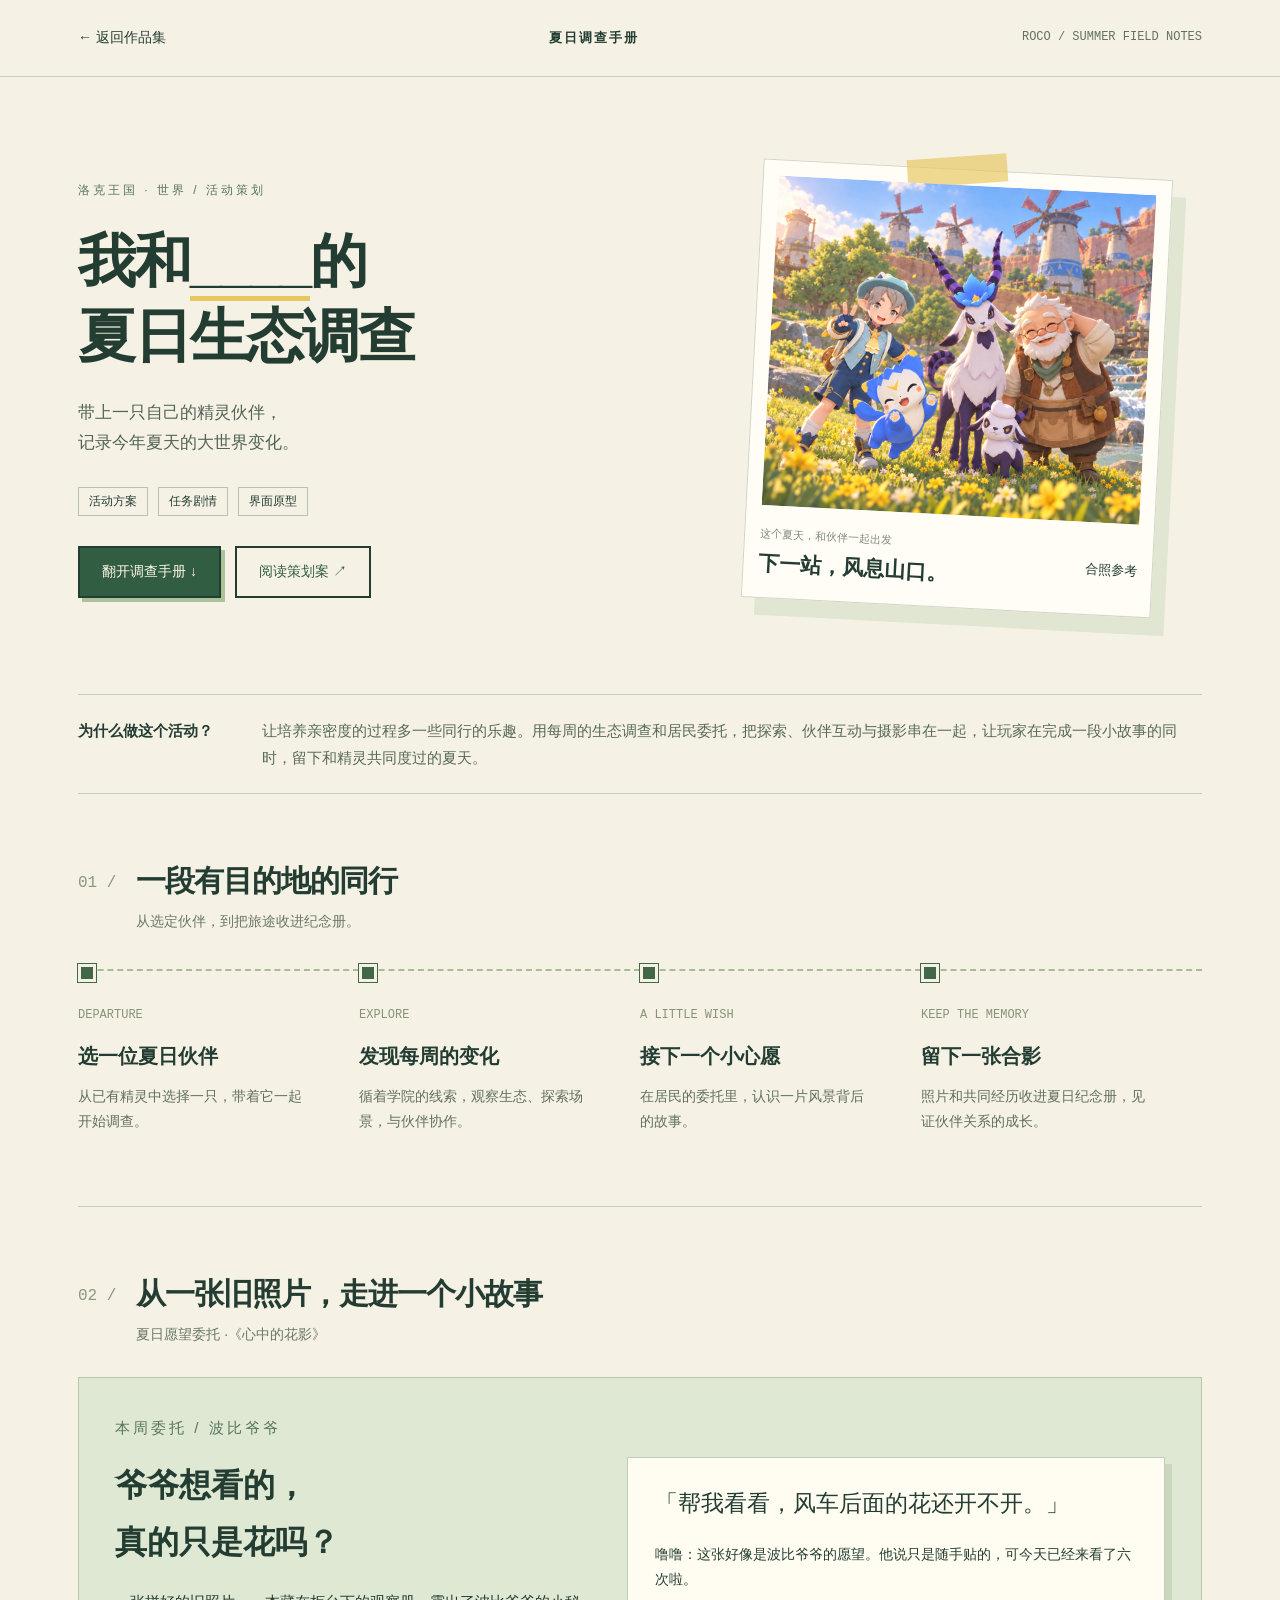
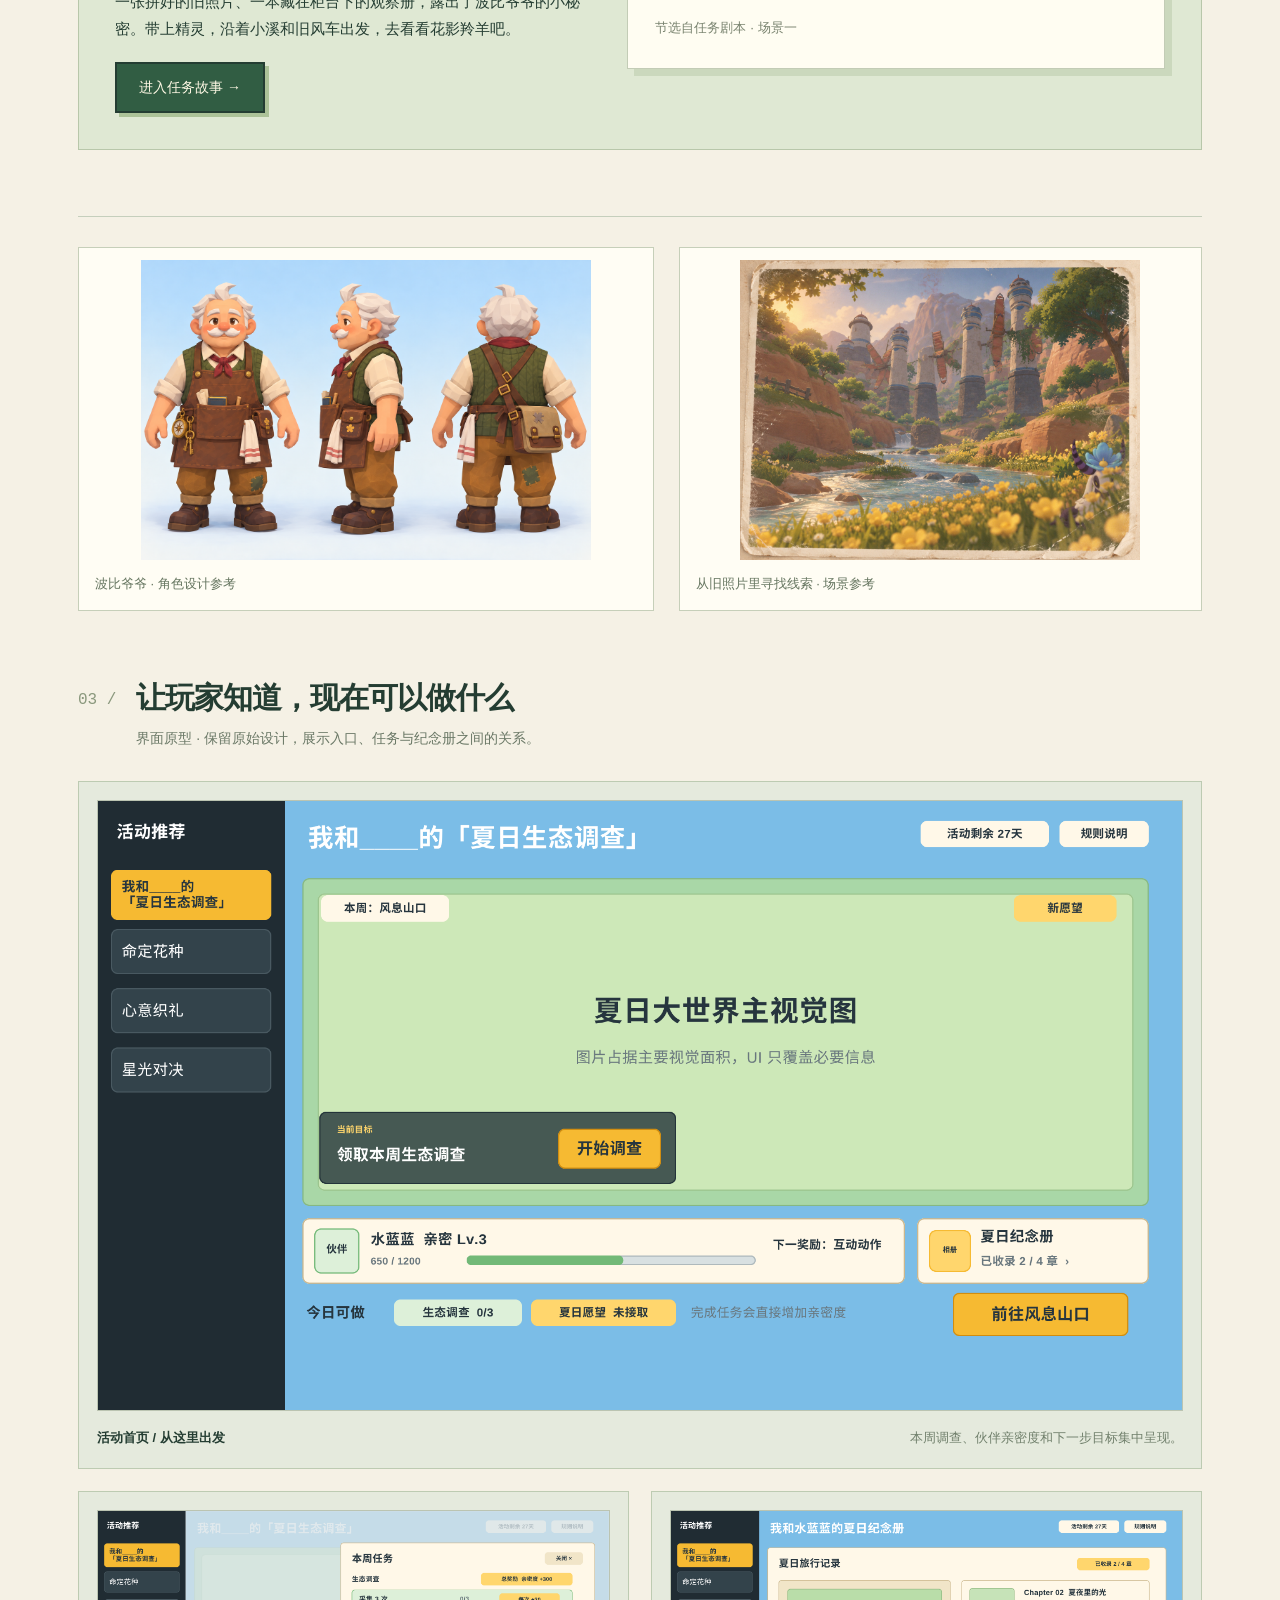
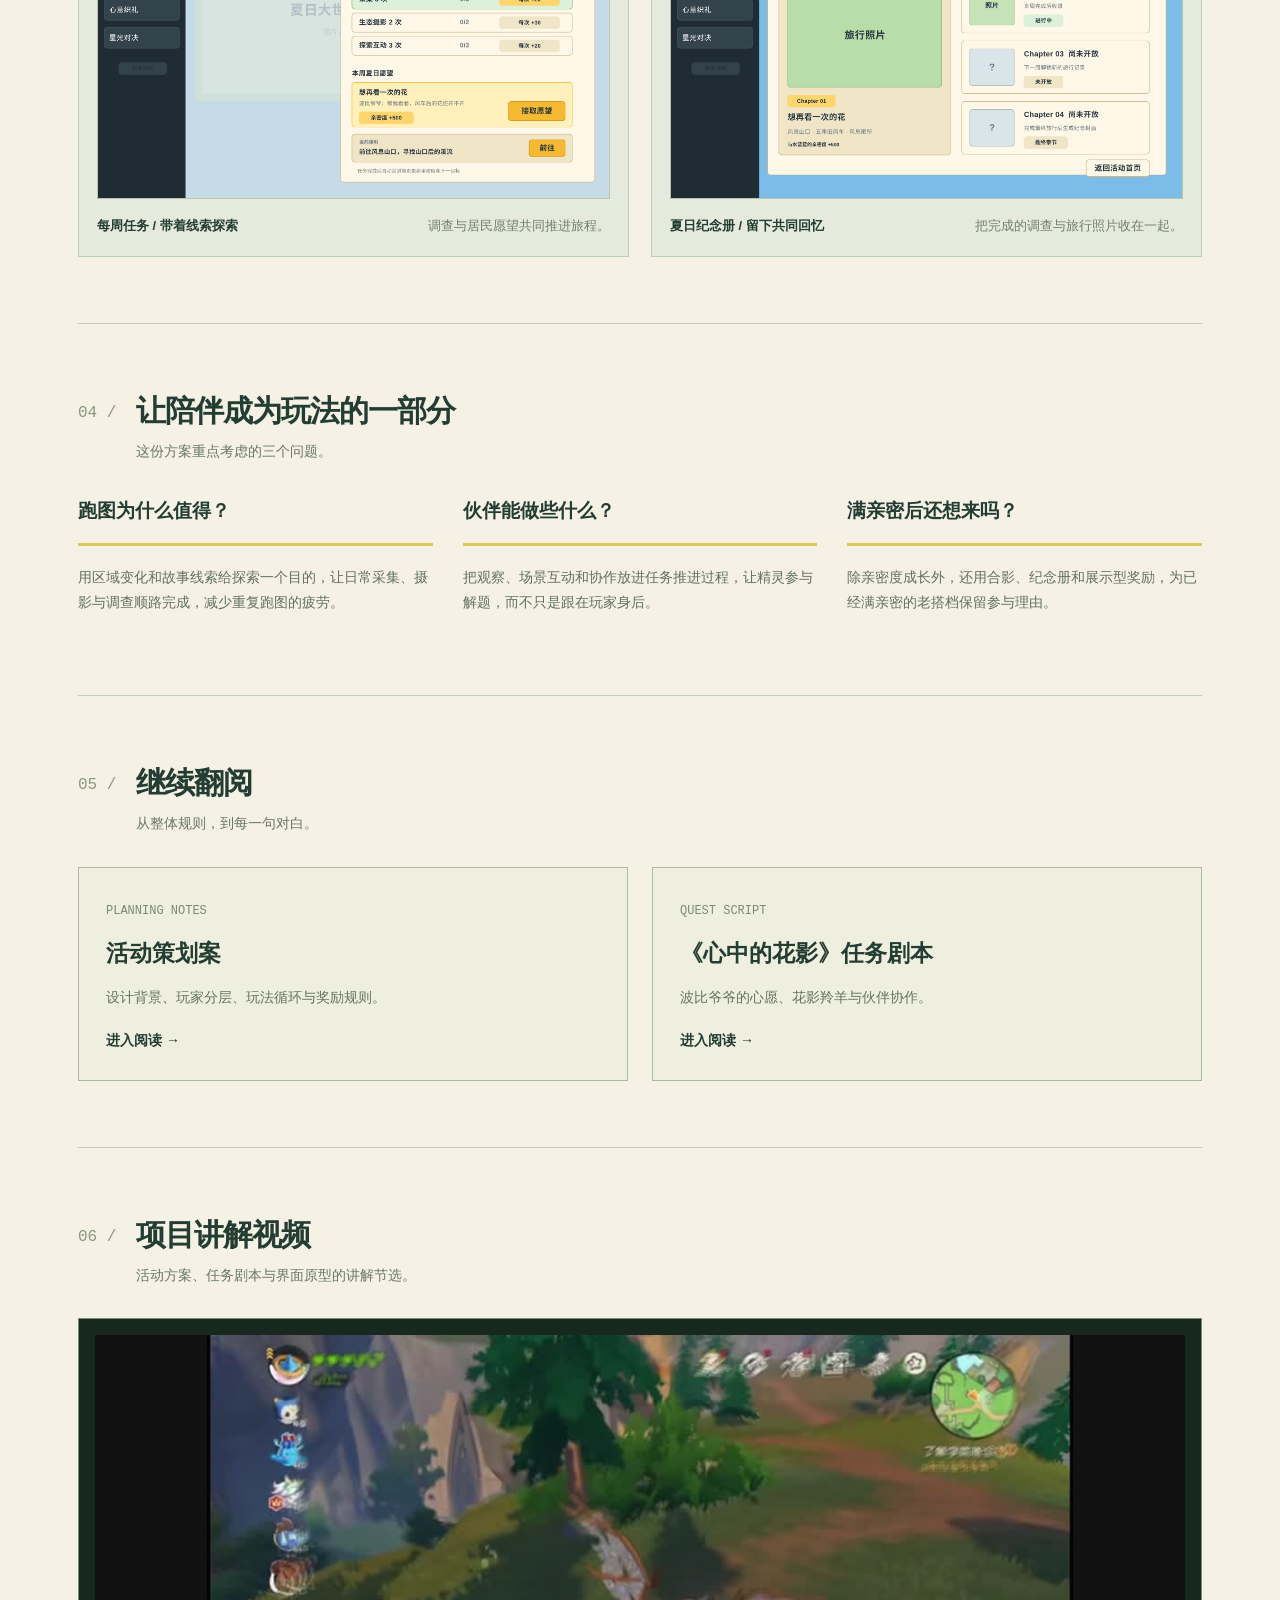
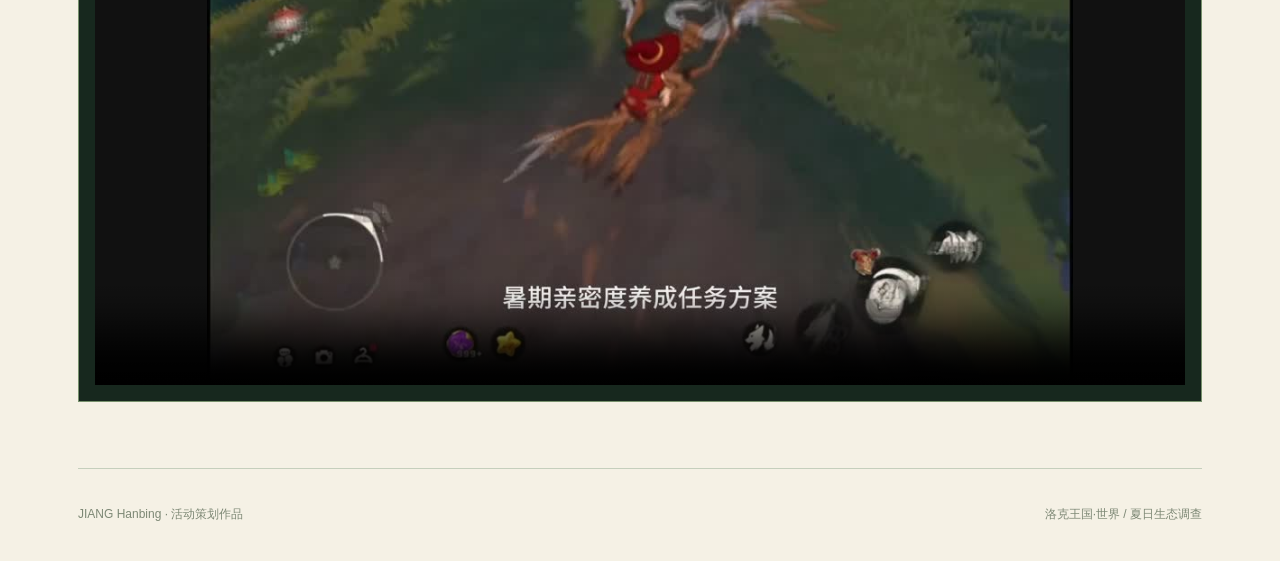
==== roco-preview/index.html @ c0d874e5 "Publish Roco case study and readable planning pages" ====
<!doctype html><html lang="zh-Hans"><head><meta charset="utf-8"><meta name="viewport" content="width=device-width,initial-scale=1"><title>洛克王国·世界 · 夏日生态调查｜蒋寒冰</title><link rel="stylesheet" href="roco.css"><link rel="stylesheet" href="editorial.css"></head><body><header><nav class="nav"><a href="../index.html">← 返回作品集</a><strong>夏日调查手册</strong><span class="edition">ROCO / SUMMER FIELD NOTES</span></nav></header>
<main class="wrap">
<section class="hero"><div><p class="eyebrow">洛克王国 · 世界 / 活动策划</p><h1>我和<span>____</span>的<br>夏日生态调查</h1><p class="lede">带上一只自己的精灵伙伴，<br>记录今年夏天的大世界变化。</p><div class="meta"><span>活动方案</span><span>任务剧情</span><span>界面原型</span></div><div class="actions"><a class="btn" href="#journey">翻开调查手册 ↓</a><a class="btn light" href="plan.html">阅读策划案 ↗</a></div></div><figure class="postcard"><img src="assets/summer-photo.png" alt="夏日旅途最终合照参考插画"><figcaption class="caption"><div><small>这个夏天，和伙伴一起出发</small><br><b>下一站，风息山口。</b></div><span>合照参考</span></figcaption></figure></section>
<div class="intro-band"><strong>为什么做这个活动？</strong><p>让培养亲密度的过程多一些同行的乐趣。用每周的生态调查和居民委托，把探索、伙伴互动与摄影串在一起，让玩家在完成一段小故事的同时，留下和精灵共同度过的夏天。</p></div>
<section class="section" id="journey"><div class="section-head"><span class="number">01 /</span><div><h2>一段有目的地的同行</h2><p>从选定伙伴，到把旅途收进纪念册。</p></div></div><div class="route">
<article class="stop"><small>DEPARTURE</small><h3>选一位夏日伙伴</h3><p>从已有精灵中选择一只，带着它一起开始调查。</p></article>
<article class="stop"><small>EXPLORE</small><h3>发现每周的变化</h3><p>循着学院的线索，观察生态、探索场景，与伙伴协作。</p></article>
<article class="stop"><small>A LITTLE WISH</small><h3>接下一个小心愿</h3><p>在居民的委托里，认识一片风景背后的故事。</p></article>
<article class="stop"><small>KEEP THE MEMORY</small><h3>留下一张合影</h3><p>照片和共同经历收进夏日纪念册，见证伙伴关系的成长。</p></article></div></section>
<section class="section"><div class="section-head"><span class="number">02 /</span><div><h2>从一张旧照片，走进一个小故事</h2><p>夏日愿望委托 ·《心中的花影》</p></div></div><div class="story"><div><p class="eyebrow">本周委托 / 波比爷爷</p><h3>爷爷想看的，<br>真的只是花吗？</h3><p>一张拼好的旧照片、一本藏在柜台下的观察册，露出了波比爷爷的小秘密。带上精灵，沿着小溪和旧风车出发，去看看花影羚羊吧。</p><a class="btn" href="script.html">进入任务故事 →</a></div><div class="quote"><blockquote>「帮我看看，风车后面的花还开不开。」</blockquote><p>噜噜：这张好像是波比爷爷的愿望。他说只是随手贴的，可今天已经来看了六次啦。</p><small>节选自任务剧本 · 场景一</small></div></div></section>
<div class="reference-gallery"><figure><img src="assets/bobi-reference.png" alt="波比爷爷角色三视图参考" loading="lazy"><figcaption>波比爷爷 · 角色设计参考</figcaption></figure><figure><img src="assets/old-photo.png" alt="旧照片中的小溪、风车和花坡" loading="lazy"><figcaption>从旧照片里寻找线索 · 场景参考</figcaption></figure></div><section class="section"><div class="section-head"><span class="number">03 /</span><div><h2>让玩家知道，现在可以做什么</h2><p>界面原型 · 保留原始设计，展示入口、任务与纪念册之间的关系。</p></div></div>
<figure class="figure"><img src="assets/overview.png" alt="夏日生态调查活动首页界面原型" loading="lazy"><figcaption><b>活动首页 / 从这里出发</b><span>本周调查、伙伴亲密度和下一步目标集中呈现。</span></figcaption></figure>
<div class="ui-grid"><figure class="figure"><img src="assets/tasks.png" alt="每周任务界面原型" loading="lazy"><figcaption><b>每周任务 / 带着线索探索</b><span>调查与居民愿望共同推进旅程。</span></figcaption></figure><figure class="figure"><img src="assets/album.png" alt="夏日纪念册界面原型" loading="lazy"><figcaption><b>夏日纪念册 / 留下共同回忆</b><span>把完成的调查与旅行照片收在一起。</span></figcaption></figure></div></section>
<section class="section"><div class="section-head"><span class="number">04 /</span><div><h2>让陪伴成为玩法的一部分</h2><p>这份方案重点考虑的三个问题。</p></div></div><div class="reason-grid"><article class="reason"><h3>跑图为什么值得？</h3><p>用区域变化和故事线索给探索一个目的，让日常采集、摄影与调查顺路完成，减少重复跑图的疲劳。</p></article><article class="reason"><h3>伙伴能做些什么？</h3><p>把观察、场景互动和协作放进任务推进过程，让精灵参与解题，而不只是跟在玩家身后。</p></article><article class="reason"><h3>满亲密后还想来吗？</h3><p>除亲密度成长外，还用合影、纪念册和展示型奖励，为已经满亲密的老搭档保留参与理由。</p></article></div></section>
<section class="section"><div class="section-head"><span class="number">05 /</span><div><h2>继续翻阅</h2><p>从整体规则，到每一句对白。</p></div></div><div class="reading"><a href="plan.html"><small>PLANNING NOTES</small><h3>活动策划案</h3><p>设计背景、玩家分层、玩法循环与奖励规则。</p><b>进入阅读 →</b></a><a href="script.html"><small>QUEST SCRIPT</small><h3>《心中的花影》任务剧本</h3><p>波比爷爷的心愿、花影羚羊与伙伴协作。</p><b>进入阅读 →</b></a></div></section>
<section class="section"><div class="section-head"><span class="number">06 /</span><div><h2>项目讲解视频</h2><p>活动方案、任务剧本与界面原型的讲解节选。</p></div></div><div class="video-frame"><video controls playsinline preload="metadata" poster="assets/video-poster.jpg" aria-label="洛克王国夏日生态调查项目讲解视频"><source src="assets/project-introduction.webm" type="video/webm"><source src="assets/project-introduction.mp4" type="video/mp4">你的浏览器不支持视频播放。</video></div></section>
<footer><span>JIANG Hanbing · 活动策划作品</span><span>洛克王国·世界 / 夏日生态调查</span></footer></main></body></html>
---- roco-preview/roco.css ----
*{box-sizing:border-box}html{scroll-behavior:smooth;scroll-padding-top:90px}body{margin:0;background:#f5f1e5;color:#243d32;font-family:"Microsoft YaHei",sans-serif;font-size:16px;line-height:1.8}a{color:inherit}button{font:inherit}img{max-width:100%;display:block}header{border-bottom:1px solid #c9d0bd;background:#f5f1e5;position:relative;z-index:3}.nav{max-width:1180px;margin:auto;min-height:76px;display:flex;align-items:center;justify-content:space-between;padding:15px 28px;gap:20px}.nav a{text-decoration:none;font-size:14px}.nav strong{letter-spacing:2px;font-size:13px}.edition,.number,.stop small,.reading small{font-family:monospace;color:#647361}.edition{font-size:12px}.wrap{max-width:1180px;margin:auto;padding:0 28px}.hero{padding:76px 0 70px;display:grid;grid-template-columns:1.15fr 1fr;align-items:center;gap:70px}.eyebrow{font-size:12px;letter-spacing:3px;color:#57755e;margin:0 0 25px}.hero h1{font-size:clamp(38px,4.5vw,62px);line-height:1.22;letter-spacing:-2px;font-weight:800;margin:0 0 26px}.hero h1 span{display:inline-block;border-bottom:5px solid #e7c85e}.lede{max-width:520px;font-size:17px;color:#526357;margin:0 0 28px}.meta{font-size:12px;display:flex;gap:10px;flex-wrap:wrap}.meta span{border:1px solid #b6c4ae;padding:3px 10px}.actions{display:flex;gap:14px;flex-wrap:wrap;margin-top:30px}.btn{display:inline-block;background:#315d43;color:#fff9e5;padding:11px 22px;text-decoration:none;border:2px solid #243d32;box-shadow:4px 4px 0 #acc298;font-size:14px}.btn.light{background:transparent;color:#315d43;box-shadow:none}.postcard{background:#fffdf5;border:1px solid #d2d6c7;padding:15px;transform:rotate(3deg);box-shadow:14px 17px 0 #e1e6d3;position:relative}.postcard:before{content:"";position:absolute;top:-13px;left:35%;width:100px;height:28px;background:#e6c65ca6;transform:rotate(-7deg)}.postcard img{width:100%;height:300px;object-fit:cover;object-position:35% 30%;clip-path:inset(0 0 0 0)}.postcard .caption{display:flex;justify-content:space-between;align-items:center;margin-top:16px;font-size:13px}.postcard b{font-size:21px}.caption small{color:#7c8976}.intro-band{border-top:1px solid #c5cfbc;border-bottom:1px solid #c5cfbc;padding:22px 0;display:grid;grid-template-columns:160px 1fr;gap:24px}.intro-band p{margin:0;color:#586a59;font-size:15px}.intro-band strong{font-size:15px}.section{padding:66px 0;border-bottom:1px solid #c5cfbc}.section-head{display:flex;align-items:start;gap:20px;margin-bottom:30px}.number{font-size:16px;padding-top:9px;color:#8a987d}.section h2{font-size:30px;line-height:1.4;margin:0 0 7px;letter-spacing:-1px}.section-head p{margin:0;color:#6a7866;font-size:14px}.route{display:grid;grid-template-columns:repeat(4,1fr);gap:0;margin:35px 0 5px}.stop{border-top:2px dashed #aabc95;position:relative;padding:28px 25px 0 0}.stop:before{content:"";position:absolute;top:-7px;left:0;width:12px;height:12px;background:#416847;border:3px solid #f5f1e5;outline:1px solid #416847}.stop small{color:#869477;font-size:12px}.stop h3{font-size:20px;margin:10px 0}.stop p{font-size:14px;color:#61705f;margin:0;max-width:225px}.story{background:#dfe8d3;padding:36px;display:grid;grid-template-columns:1fr 1.15fr;gap:45px;border:1px solid #b8c7aa}.story .eyebrow{margin-bottom:16px}.story h3{font-size:32px;margin:0 0 16px}.story p{font-size:15px;margin:0 0 20px}.quote{background:#fffdf2;border:1px solid #c3ccb6;padding:27px;align-self:center;box-shadow:7px 7px 0 #cbd8bd}.quote blockquote{font-size:23px;margin:0 0 20px;line-height:1.6}.quote p{font-size:14px}.quote small{color:#79836f}.figure{margin:0;background:#e5eadd;padding:18px;border:1px solid #bdcbb2}.figure img{width:100%;border:1px solid #bbc4b1}.figure figcaption{padding:15px 0 0;display:flex;justify-content:space-between;gap:20px;font-size:13px}.figure figcaption span{color:#71806c}.ui-grid{display:grid;grid-template-columns:1fr 1fr;gap:22px;margin-top:22px}.reason-grid{display:grid;grid-template-columns:repeat(3,1fr);gap:30px}.reason h3{font-size:19px;border-bottom:3px solid #dfc760;padding-bottom:15px;margin-top:0}.reason p{color:#62715f;font-size:14px}.reading{display:grid;grid-template-columns:1fr 1fr;gap:24px}.reading a{display:block;padding:27px;border:1px solid #aeba9f;text-decoration:none;background:#eeefdf}.reading a:hover{background:#e0e8d0}.reading small{font-size:12px;color:#7d8b71}.reading h3{font-size:23px;margin:10px 0}.reading p{font-size:14px;margin:0;color:#65755f}.reading b{display:block;margin-top:18px;font-size:14px}.video-frame{background:#17281e;padding:16px;border:1px solid #77916d}.video-frame video{display:block;width:100%;max-height:650px;background:#111}footer{padding:35px 0;color:#7d8875;font-size:12px;display:flex;justify-content:space-between;gap:20px}.reader{max-width:850px;margin:50px auto 70px;padding:0 25px}.reader h1{font-size:34px;line-height:1.5}.reader .note{color:#778270;font-size:14px;border-bottom:1px solid #c5cfbc;padding-bottom:20px}.reader section{margin:38px 0}.reader h2{font-size:23px;margin:30px 0 20px}.reader p{white-space:pre-wrap;font-size:16px;line-height:2;overflow-wrap:anywhere}.reader details{border-bottom:1px solid #c5cfbc;padding:20px 0}.reader summary{cursor:pointer;font-size:18px;font-weight:bold}.reader pre{white-space:pre-wrap;font-family:inherit;font-size:15px;line-height:2;overflow-wrap:anywhere}.reader .dialogue{padding:10px 18px;margin:12px 0;background:#ecefdc;border-left:3px solid #aec093}.reader .direction{color:#78836d;font-size:14px}a:focus-visible{outline:3px solid #b9922b;outline-offset:5px}@media(max-width:760px){.nav{padding:14px 20px}.nav strong{display:none}.wrap{padding:0 22px}.hero{grid-template-columns:1fr;gap:45px;padding:45px 0}.hero h1{font-size:41px}.postcard{max-width:430px;width:92%;margin:0 auto}.postcard img{height:250px}.intro-band{grid-template-columns:1fr;gap:8px}.route{grid-template-columns:1fr 1fr;row-gap:35px}.story{grid-template-columns:1fr;padding:24px;gap:20px}.section{padding:45px 0}.section h2{font-size:25px}.ui-grid,.reading,.reason-grid{grid-template-columns:1fr}.figure{padding:10px}.figure figcaption{display:block}.figure figcaption span{display:block}.reader h1{font-size:27px}.edition{font-size:11px}}
---- roco-preview/editorial.css ----
.reference-gallery{display:grid;grid-template-columns:1.1fr 1fr;gap:25px;margin:30px 0 0}.reference-gallery figure{margin:0;background:#fffdf4;padding:12px;border:1px solid #c6cfb9}.reference-gallery img{width:100%;height:300px;object-fit:contain}.reference-gallery figcaption{padding:12px 4px 2px;font-size:13px;color:#65755f}.postcard img{height:330px;object-fit:cover}.plan-layout{max-width:1180px;margin:50px auto;display:grid;grid-template-columns:200px minmax(0,1fr);gap:45px;padding:0 28px}.plan-toc{position:sticky;top:24px;align-self:start;border-left:2px solid #c4d0b8;padding-left:17px}.plan-toc a{display:block;text-decoration:none;font-size:13px;padding:7px 0;color:#5c735c}.plan-document h1{font-size:34px;line-height:1.4;margin:0 0 20px}.plan-document h2{font-size:26px;margin:0 0 20px;line-height:1.5}.plan-document h3{font-size:19px;margin:26px 0 12px}.plan-document section{padding:35px 0;border-bottom:1px solid #c5cfbc;scroll-margin-top:25px}.plan-document p,.plan-document li{font-size:16px;line-height:1.95}.plan-document ul,.plan-document ol{padding-left:23px}.plan-document li{margin:9px 0}.plan-document .note{padding:16px 20px;background:#e8eddb;border-left:3px solid #789867;color:#52674b}.table-scroll{overflow-x:auto;margin:22px 0;border:1px solid #c4ceb8}.plan-document table{width:100%;border-collapse:collapse;font-size:14px;min-width:520px}.plan-document th{text-align:left;background:#dce5ce;font-weight:700;padding:13px 15px}.plan-document td{padding:14px 15px;border-top:1px solid #cbd4bd;vertical-align:top;line-height:1.85}.plan-document tr:nth-child(even) td{background:#eef0e2}.plan-document figure{margin:24px 0}.plan-document figcaption{font-size:13px;color:#78866d;padding-top:10px}.plan-document .lead{font-size:18px;color:#5d7359}.plan-document .flow{padding:20px;background:#e6edd8;font-size:16px;line-height:2}.plan-document .eyebrow{font-size:12px}.plan-document .summary-list{display:grid;grid-template-columns:1fr 1fr;gap:15px}.summary-list div{padding:16px;background:#eeefdf}.summary-list dt{font-size:12px;color:#7b896e}.summary-list dd{margin:7px 0 0;font-size:15px}@media(max-width:760px){.reference-gallery{grid-template-columns:1fr}.reference-gallery img{height:auto}.plan-layout{display:block;padding:0 22px;margin-top:25px}.plan-toc{position:static;display:flex;gap:12px;overflow-x:auto;border-left:0;border-bottom:1px solid #c5cfbc;padding:0 0 15px;margin-bottom:30px}.plan-toc a{white-space:nowrap}.plan-document h1{font-size:29px}.plan-document h2{font-size:23px}.plan-document .summary-list{grid-template-columns:1fr}}
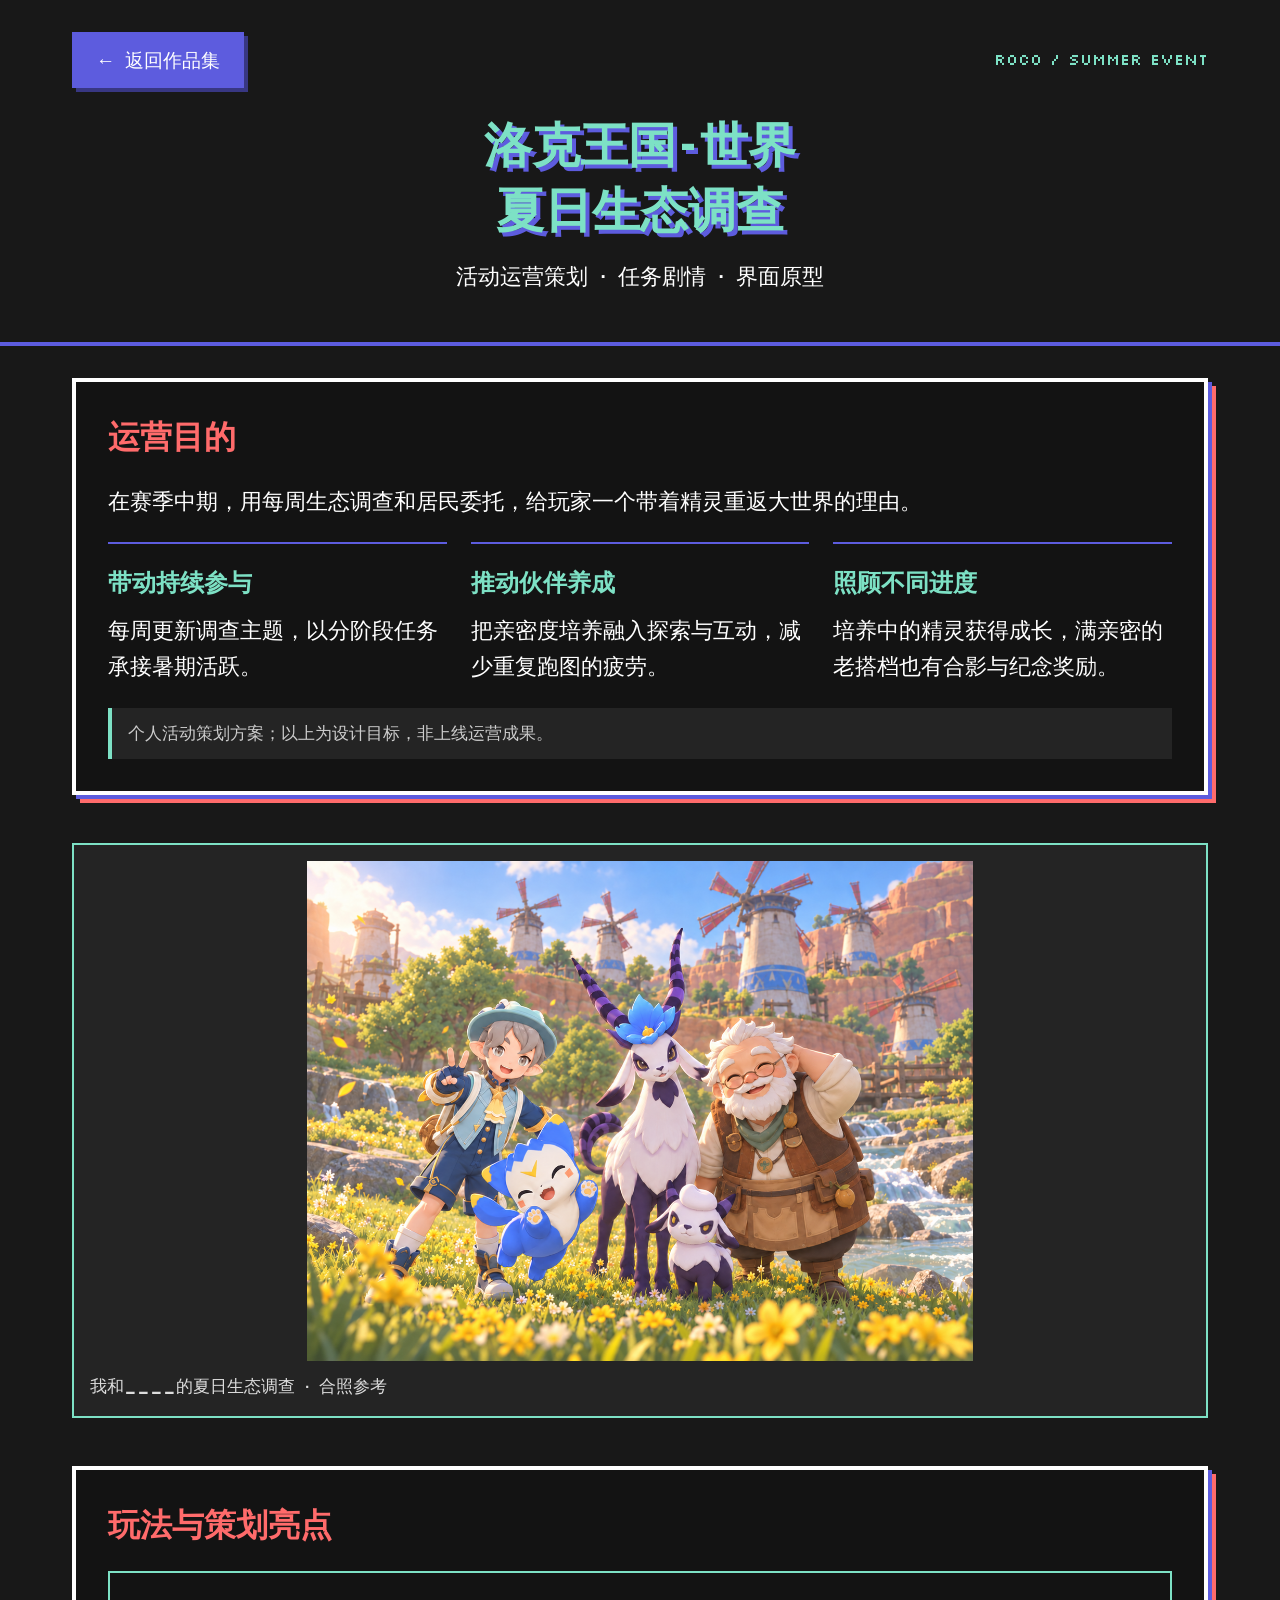
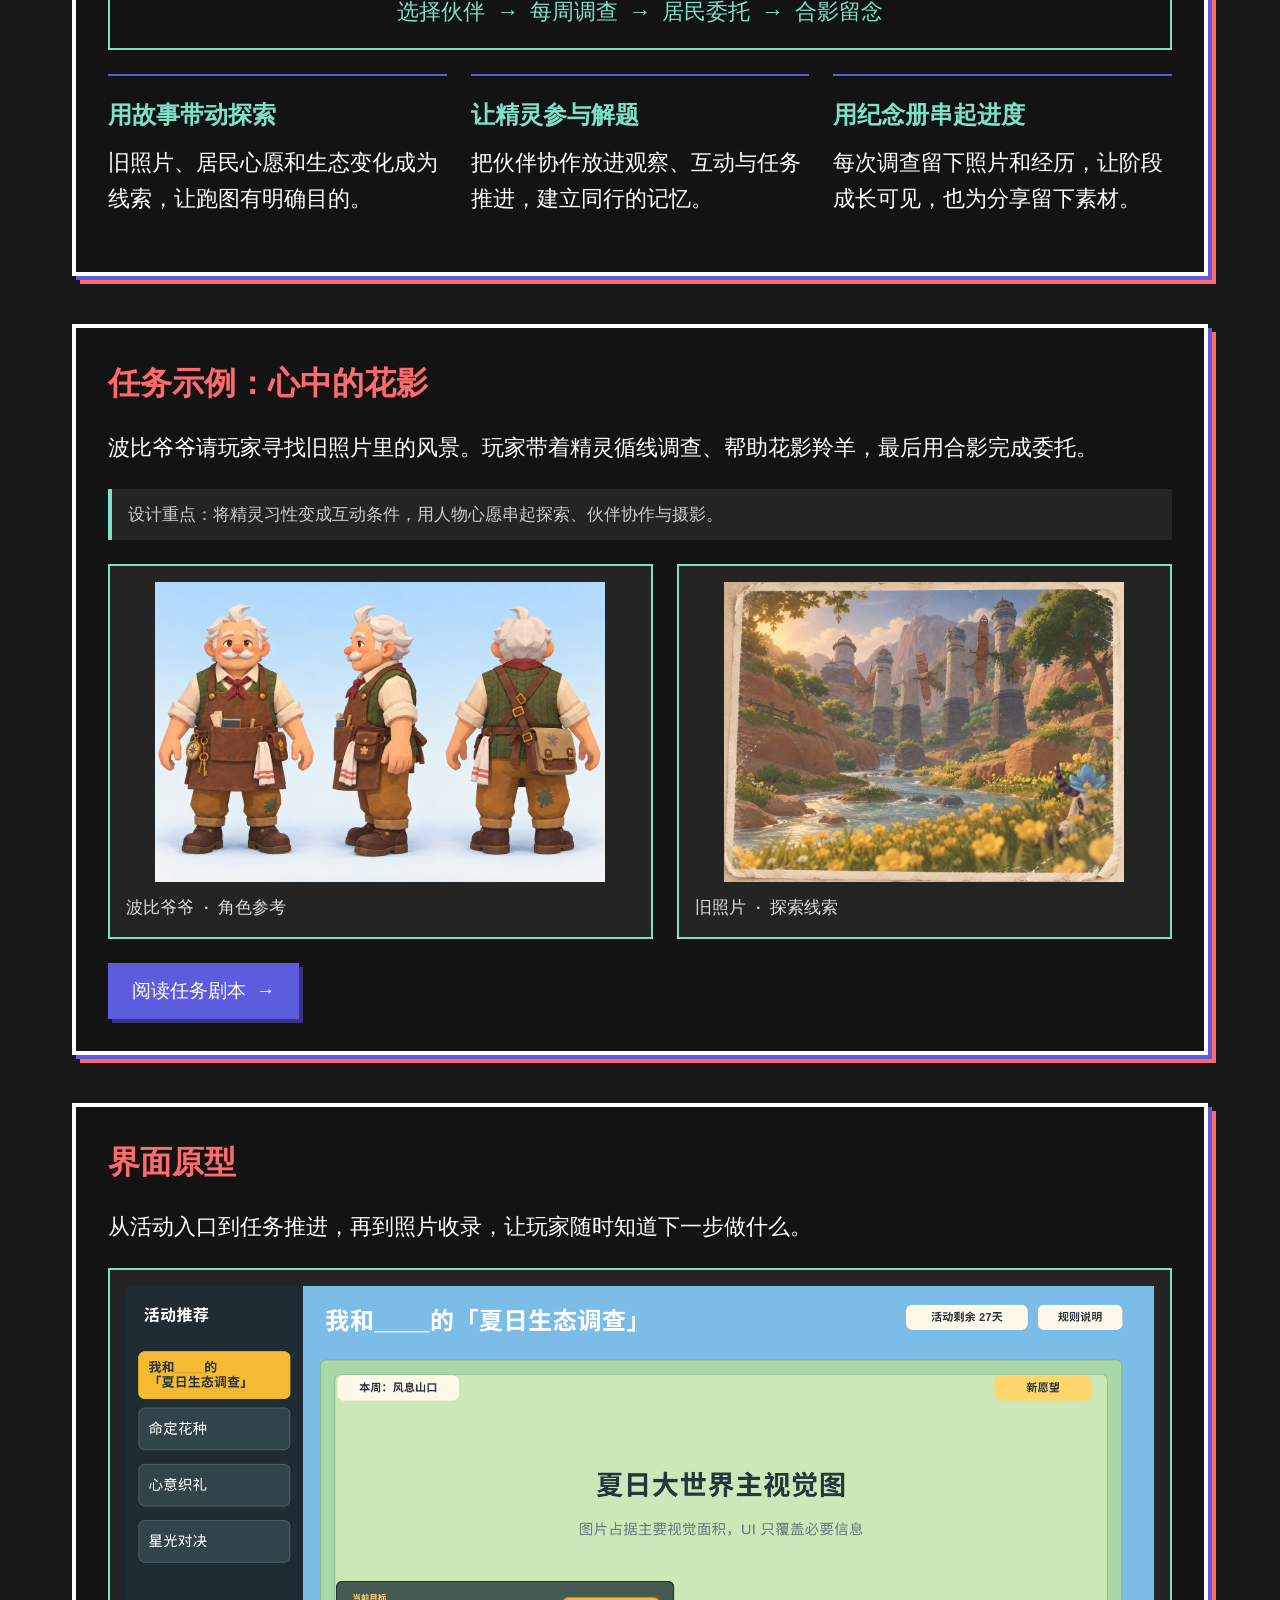
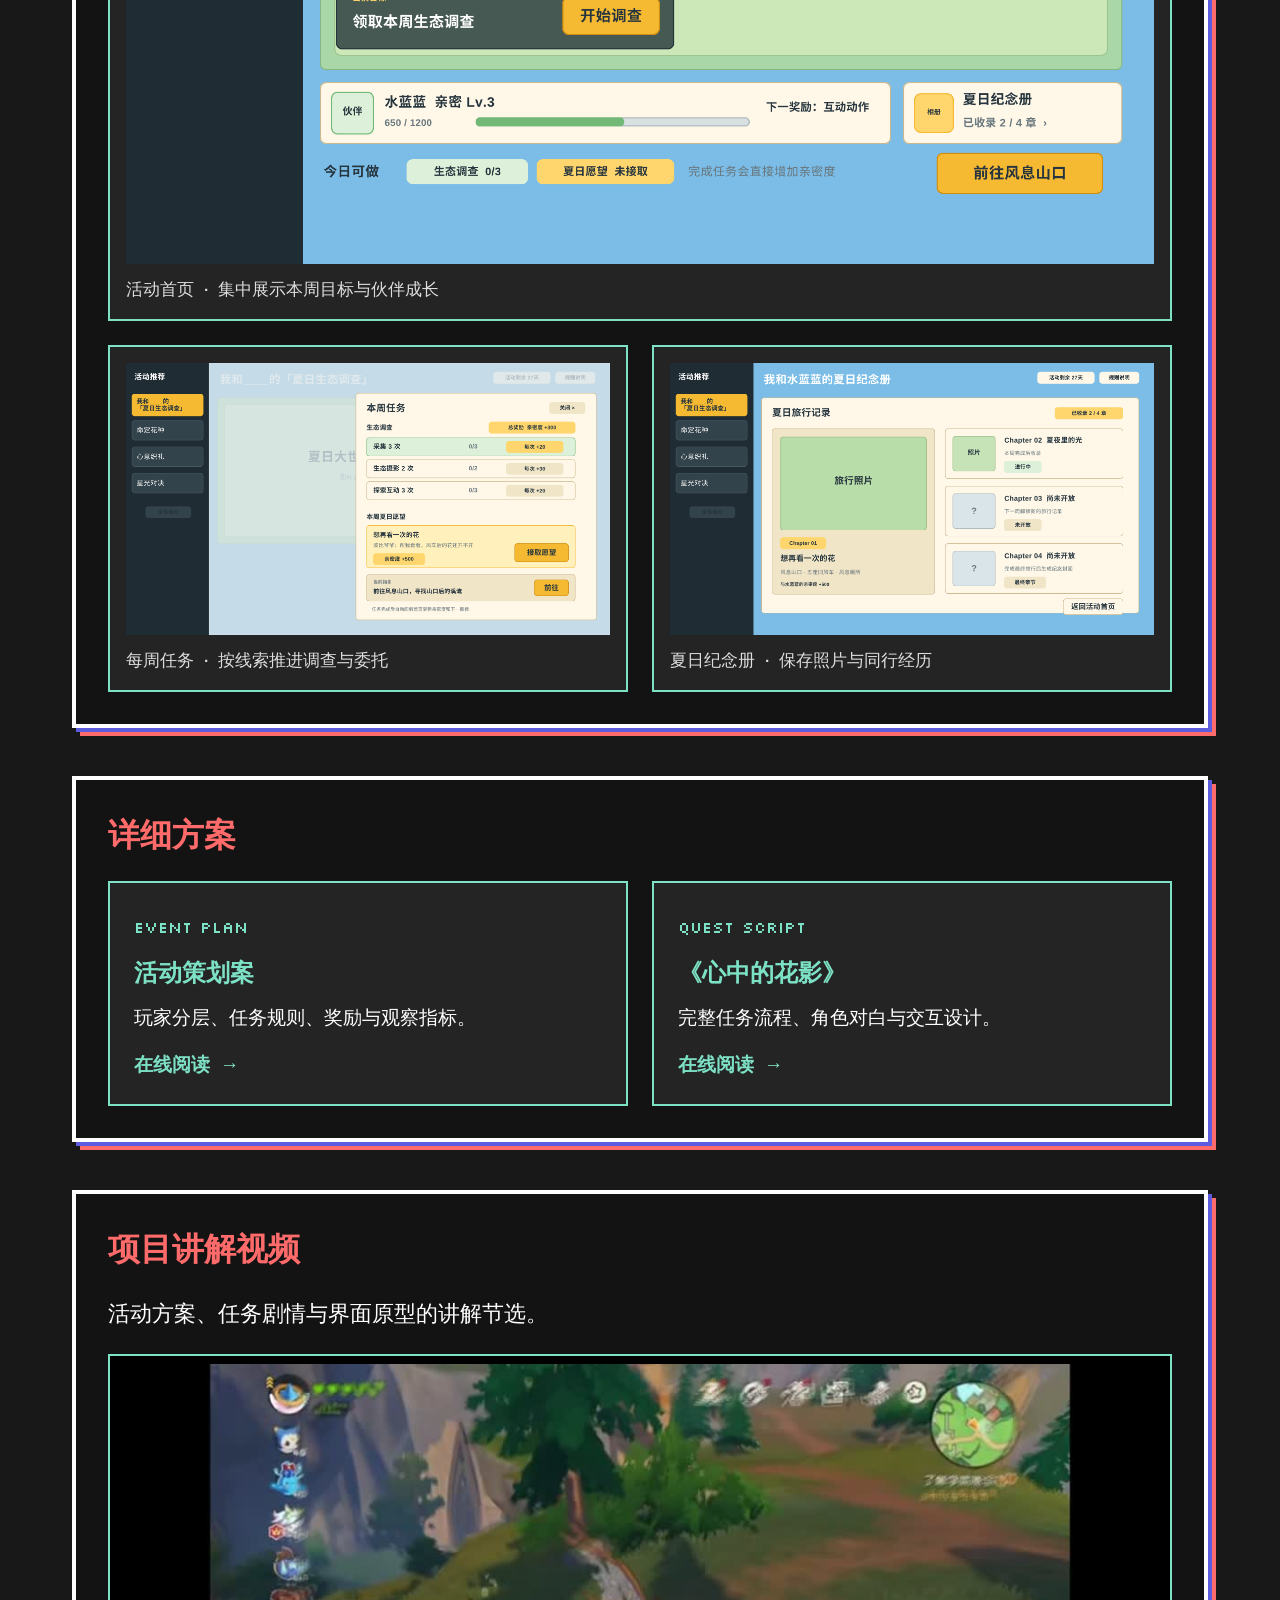
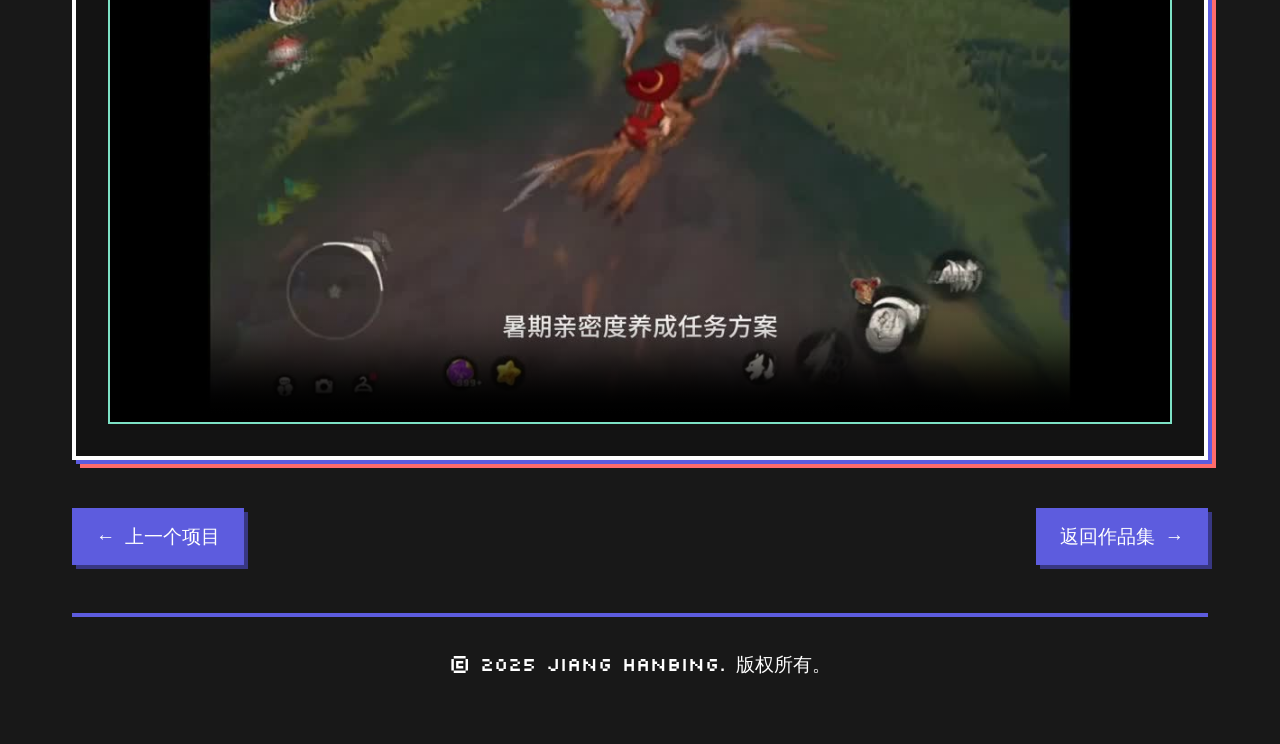
==== commit f82344eb: "Unify Roco pixel styling and focus overview on live-ops goals" ====
--- a/roco-preview/index.html
+++ b/roco-preview/index.html
@@ -1,17 +1,12 @@
-<!doctype html><html lang="zh-Hans"><head><meta charset="utf-8"><meta name="viewport" content="width=device-width,initial-scale=1"><title>洛克王国·世界 · 夏日生态调查｜蒋寒冰</title><link rel="stylesheet" href="roco.css"><link rel="stylesheet" href="editorial.css"></head><body><header><nav class="nav"><a href="../index.html">← 返回作品集</a><strong>夏日调查手册</strong><span class="edition">ROCO / SUMMER FIELD NOTES</span></nav></header>
-<main class="wrap">
-<section class="hero"><div><p class="eyebrow">洛克王国 · 世界 / 活动策划</p><h1>我和<span>____</span>的<br>夏日生态调查</h1><p class="lede">带上一只自己的精灵伙伴，<br>记录今年夏天的大世界变化。</p><div class="meta"><span>活动方案</span><span>任务剧情</span><span>界面原型</span></div><div class="actions"><a class="btn" href="#journey">翻开调查手册 ↓</a><a class="btn light" href="plan.html">阅读策划案 ↗</a></div></div><figure class="postcard"><img src="assets/summer-photo.png" alt="夏日旅途最终合照参考插画"><figcaption class="caption"><div><small>这个夏天，和伙伴一起出发</small><br><b>下一站，风息山口。</b></div><span>合照参考</span></figcaption></figure></section>
-<div class="intro-band"><strong>为什么做这个活动？</strong><p>让培养亲密度的过程多一些同行的乐趣。用每周的生态调查和居民委托，把探索、伙伴互动与摄影串在一起，让玩家在完成一段小故事的同时，留下和精灵共同度过的夏天。</p></div>
-<section class="section" id="journey"><div class="section-head"><span class="number">01 /</span><div><h2>一段有目的地的同行</h2><p>从选定伙伴，到把旅途收进纪念册。</p></div></div><div class="route">
-<article class="stop"><small>DEPARTURE</small><h3>选一位夏日伙伴</h3><p>从已有精灵中选择一只，带着它一起开始调查。</p></article>
-<article class="stop"><small>EXPLORE</small><h3>发现每周的变化</h3><p>循着学院的线索，观察生态、探索场景，与伙伴协作。</p></article>
-<article class="stop"><small>A LITTLE WISH</small><h3>接下一个小心愿</h3><p>在居民的委托里，认识一片风景背后的故事。</p></article>
-<article class="stop"><small>KEEP THE MEMORY</small><h3>留下一张合影</h3><p>照片和共同经历收进夏日纪念册，见证伙伴关系的成长。</p></article></div></section>
-<section class="section"><div class="section-head"><span class="number">02 /</span><div><h2>从一张旧照片，走进一个小故事</h2><p>夏日愿望委托 ·《心中的花影》</p></div></div><div class="story"><div><p class="eyebrow">本周委托 / 波比爷爷</p><h3>爷爷想看的，<br>真的只是花吗？</h3><p>一张拼好的旧照片、一本藏在柜台下的观察册，露出了波比爷爷的小秘密。带上精灵，沿着小溪和旧风车出发，去看看花影羚羊吧。</p><a class="btn" href="script.html">进入任务故事 →</a></div><div class="quote"><blockquote>「帮我看看，风车后面的花还开不开。」</blockquote><p>噜噜：这张好像是波比爷爷的愿望。他说只是随手贴的，可今天已经来看了六次啦。</p><small>节选自任务剧本 · 场景一</small></div></div></section>
-<div class="reference-gallery"><figure><img src="assets/bobi-reference.png" alt="波比爷爷角色三视图参考" loading="lazy"><figcaption>波比爷爷 · 角色设计参考</figcaption></figure><figure><img src="assets/old-photo.png" alt="旧照片中的小溪、风车和花坡" loading="lazy"><figcaption>从旧照片里寻找线索 · 场景参考</figcaption></figure></div><section class="section"><div class="section-head"><span class="number">03 /</span><div><h2>让玩家知道，现在可以做什么</h2><p>界面原型 · 保留原始设计，展示入口、任务与纪念册之间的关系。</p></div></div>
-<figure class="figure"><img src="assets/overview.png" alt="夏日生态调查活动首页界面原型" loading="lazy"><figcaption><b>活动首页 / 从这里出发</b><span>本周调查、伙伴亲密度和下一步目标集中呈现。</span></figcaption></figure>
-<div class="ui-grid"><figure class="figure"><img src="assets/tasks.png" alt="每周任务界面原型" loading="lazy"><figcaption><b>每周任务 / 带着线索探索</b><span>调查与居民愿望共同推进旅程。</span></figcaption></figure><figure class="figure"><img src="assets/album.png" alt="夏日纪念册界面原型" loading="lazy"><figcaption><b>夏日纪念册 / 留下共同回忆</b><span>把完成的调查与旅行照片收在一起。</span></figcaption></figure></div></section>
-<section class="section"><div class="section-head"><span class="number">04 /</span><div><h2>让陪伴成为玩法的一部分</h2><p>这份方案重点考虑的三个问题。</p></div></div><div class="reason-grid"><article class="reason"><h3>跑图为什么值得？</h3><p>用区域变化和故事线索给探索一个目的，让日常采集、摄影与调查顺路完成，减少重复跑图的疲劳。</p></article><article class="reason"><h3>伙伴能做些什么？</h3><p>把观察、场景互动和协作放进任务推进过程，让精灵参与解题，而不只是跟在玩家身后。</p></article><article class="reason"><h3>满亲密后还想来吗？</h3><p>除亲密度成长外，还用合影、纪念册和展示型奖励，为已经满亲密的老搭档保留参与理由。</p></article></div></section>
-<section class="section"><div class="section-head"><span class="number">05 /</span><div><h2>继续翻阅</h2><p>从整体规则，到每一句对白。</p></div></div><div class="reading"><a href="plan.html"><small>PLANNING NOTES</small><h3>活动策划案</h3><p>设计背景、玩家分层、玩法循环与奖励规则。</p><b>进入阅读 →</b></a><a href="script.html"><small>QUEST SCRIPT</small><h3>《心中的花影》任务剧本</h3><p>波比爷爷的心愿、花影羚羊与伙伴协作。</p><b>进入阅读 →</b></a></div></section>
-<section class="section"><div class="section-head"><span class="number">06 /</span><div><h2>项目讲解视频</h2><p>活动方案、任务剧本与界面原型的讲解节选。</p></div></div><div class="video-frame"><video controls playsinline preload="metadata" poster="assets/video-poster.jpg" aria-label="洛克王国夏日生态调查项目讲解视频"><source src="assets/project-introduction.webm" type="video/webm"><source src="assets/project-introduction.mp4" type="video/mp4">你的浏览器不支持视频播放。</video></div></section>
-<footer><span>JIANG Hanbing · 活动策划作品</span><span>洛克王国·世界 / 夏日生态调查</span></footer></main></body></html>+<!doctype html>
+<html lang="zh-Hans"><head><meta charset="utf-8"><meta name="viewport" content="width=device-width,initial-scale=1"><title>洛克王国·世界 · 夏日生态调查｜蒋寒冰</title><link rel="stylesheet" href="roco.css"><link rel="stylesheet" href="editorial.css"></head>
+<body><header><nav class="nav"><a class="btn" href="../index.html?lang=zh">← 返回作品集</a><span class="edition">ROCO / SUMMER EVENT</span></nav><h1 class="project-title">洛克王国·世界<br>夏日生态调查</h1><p class="subtitle">活动运营策划 · 任务剧情 · 界面原型</p></header>
+<main class="wrap">
+<section class="section"><h2>运营目的</h2><p class="lead">在赛季中期，用每周生态调查和居民委托，给玩家一个带着精灵重返大世界的理由。</p><div class="reason-grid"><article><h3>带动持续参与</h3><p>每周更新调查主题，以分阶段任务承接暑期活跃。</p></article><article><h3>推动伙伴养成</h3><p>把亲密度培养融入探索与互动，减少重复跑图的疲劳。</p></article><article><h3>照顾不同进度</h3><p>培养中的精灵获得成长，满亲密的老搭档也有合影与纪念奖励。</p></article></div><p class="note">个人活动策划方案；以上为设计目标，非上线运营成果。</p></section>
+<figure class="figure cover"><img src="assets/summer-photo.png" alt="夏日伙伴合照参考插画"><figcaption>我和____的夏日生态调查 · 合照参考</figcaption></figure>
+<section class="section" id="journey"><h2>玩法与策划亮点</h2><p class="flow">选择伙伴 → 每周调查 → 居民委托 → 合影留念</p><div class="reason-grid"><article><h3>用故事带动探索</h3><p>旧照片、居民心愿和生态变化成为线索，让跑图有明确目的。</p></article><article><h3>让精灵参与解题</h3><p>把伙伴协作放进观察、互动与任务推进，建立同行的记忆。</p></article><article><h3>用纪念册串起进度</h3><p>每次调查留下照片和经历，让阶段成长可见，也为分享留下素材。</p></article></div></section>
+<section class="section"><h2>任务示例：心中的花影</h2><p>波比爷爷请玩家寻找旧照片里的风景。玩家带着精灵循线调查、帮助花影羚羊，最后用合影完成委托。</p><p class="note">设计重点：将精灵习性变成互动条件，用人物心愿串起探索、伙伴协作与摄影。</p><div class="reference-gallery"><figure><img src="assets/bobi-reference.png" alt="波比爷爷角色三视图参考" loading="lazy"><figcaption>波比爷爷 · 角色参考</figcaption></figure><figure><img src="assets/old-photo.png" alt="旧照片中的小溪、风车和花坡" loading="lazy"><figcaption>旧照片 · 探索线索</figcaption></figure></div><a class="btn" href="script.html">阅读任务剧本 →</a></section>
+<section class="section"><h2>界面原型</h2><p>从活动入口到任务推进，再到照片收录，让玩家随时知道下一步做什么。</p><figure class="figure"><img src="assets/overview.png" alt="夏日生态调查活动首页界面原型" loading="lazy"><figcaption>活动首页 · 集中展示本周目标与伙伴成长</figcaption></figure><div class="ui-grid"><figure class="figure"><img src="assets/tasks.png" alt="每周任务界面原型" loading="lazy"><figcaption>每周任务 · 按线索推进调查与委托</figcaption></figure><figure class="figure"><img src="assets/album.png" alt="夏日纪念册界面原型" loading="lazy"><figcaption>夏日纪念册 · 保存照片与同行经历</figcaption></figure></div></section>
+<section class="section"><h2>详细方案</h2><div class="reading"><a href="plan.html"><small>EVENT PLAN</small><h3>活动策划案</h3><p>玩家分层、任务规则、奖励与观察指标。</p><b>在线阅读 →</b></a><a href="script.html"><small>QUEST SCRIPT</small><h3>《心中的花影》</h3><p>完整任务流程、角色对白与交互设计。</p><b>在线阅读 →</b></a></div></section>
+<section class="section"><h2>项目讲解视频</h2><p>活动方案、任务剧情与界面原型的讲解节选。</p><div class="video-frame"><video controls playsinline preload="metadata" poster="assets/video-poster.jpg" aria-label="洛克王国夏日生态调查项目讲解视频"><source src="assets/project-introduction.webm" type="video/webm"><source src="assets/project-introduction.mp4" type="video/mp4">你的浏览器不支持视频播放。</video></div></section>
+<div class="actions"><a class="btn" href="../project2.html?lang=zh">← 上一个项目</a><a class="btn" href="../index.html?lang=zh">返回作品集 →</a></div><footer>© 2025 JIANG Hanbing. 版权所有。</footer></main></body></html>
--- a/roco-preview/roco.css
+++ b/roco-preview/roco.css
@@ -1,2 +1,5 @@
-
-*{box-sizing:border-box}html{scroll-behavior:smooth;scroll-padding-top:90px}body{margin:0;background:#f5f1e5;color:#243d32;font-family:"Microsoft YaHei",sans-serif;font-size:16px;line-height:1.8}a{color:inherit}button{font:inherit}img{max-width:100%;display:block}header{border-bottom:1px solid #c9d0bd;background:#f5f1e5;position:relative;z-index:3}.nav{max-width:1180px;margin:auto;min-height:76px;display:flex;align-items:center;justify-content:space-between;padding:15px 28px;gap:20px}.nav a{text-decoration:none;font-size:14px}.nav strong{letter-spacing:2px;font-size:13px}.edition,.number,.stop small,.reading small{font-family:monospace;color:#647361}.edition{font-size:12px}.wrap{max-width:1180px;margin:auto;padding:0 28px}.hero{padding:76px 0 70px;display:grid;grid-template-columns:1.15fr 1fr;align-items:center;gap:70px}.eyebrow{font-size:12px;letter-spacing:3px;color:#57755e;margin:0 0 25px}.hero h1{font-size:clamp(38px,4.5vw,62px);line-height:1.22;letter-spacing:-2px;font-weight:800;margin:0 0 26px}.hero h1 span{display:inline-block;border-bottom:5px solid #e7c85e}.lede{max-width:520px;font-size:17px;color:#526357;margin:0 0 28px}.meta{font-size:12px;display:flex;gap:10px;flex-wrap:wrap}.meta span{border:1px solid #b6c4ae;padding:3px 10px}.actions{display:flex;gap:14px;flex-wrap:wrap;margin-top:30px}.btn{display:inline-block;background:#315d43;color:#fff9e5;padding:11px 22px;text-decoration:none;border:2px solid #243d32;box-shadow:4px 4px 0 #acc298;font-size:14px}.btn.light{background:transparent;color:#315d43;box-shadow:none}.postcard{background:#fffdf5;border:1px solid #d2d6c7;padding:15px;transform:rotate(3deg);box-shadow:14px 17px 0 #e1e6d3;position:relative}.postcard:before{content:"";position:absolute;top:-13px;left:35%;width:100px;height:28px;background:#e6c65ca6;transform:rotate(-7deg)}.postcard img{width:100%;height:300px;object-fit:cover;object-position:35% 30%;clip-path:inset(0 0 0 0)}.postcard .caption{display:flex;justify-content:space-between;align-items:center;margin-top:16px;font-size:13px}.postcard b{font-size:21px}.caption small{color:#7c8976}.intro-band{border-top:1px solid #c5cfbc;border-bottom:1px solid #c5cfbc;padding:22px 0;display:grid;grid-template-columns:160px 1fr;gap:24px}.intro-band p{margin:0;color:#586a59;font-size:15px}.intro-band strong{font-size:15px}.section{padding:66px 0;border-bottom:1px solid #c5cfbc}.section-head{display:flex;align-items:start;gap:20px;margin-bottom:30px}.number{font-size:16px;padding-top:9px;color:#8a987d}.section h2{font-size:30px;line-height:1.4;margin:0 0 7px;letter-spacing:-1px}.section-head p{margin:0;color:#6a7866;font-size:14px}.route{display:grid;grid-template-columns:repeat(4,1fr);gap:0;margin:35px 0 5px}.stop{border-top:2px dashed #aabc95;position:relative;padding:28px 25px 0 0}.stop:before{content:"";position:absolute;top:-7px;left:0;width:12px;height:12px;background:#416847;border:3px solid #f5f1e5;outline:1px solid #416847}.stop small{color:#869477;font-size:12px}.stop h3{font-size:20px;margin:10px 0}.stop p{font-size:14px;color:#61705f;margin:0;max-width:225px}.story{background:#dfe8d3;padding:36px;display:grid;grid-template-columns:1fr 1.15fr;gap:45px;border:1px solid #b8c7aa}.story .eyebrow{margin-bottom:16px}.story h3{font-size:32px;margin:0 0 16px}.story p{font-size:15px;margin:0 0 20px}.quote{background:#fffdf2;border:1px solid #c3ccb6;padding:27px;align-self:center;box-shadow:7px 7px 0 #cbd8bd}.quote blockquote{font-size:23px;margin:0 0 20px;line-height:1.6}.quote p{font-size:14px}.quote small{color:#79836f}.figure{margin:0;background:#e5eadd;padding:18px;border:1px solid #bdcbb2}.figure img{width:100%;border:1px solid #bbc4b1}.figure figcaption{padding:15px 0 0;display:flex;justify-content:space-between;gap:20px;font-size:13px}.figure figcaption span{color:#71806c}.ui-grid{display:grid;grid-template-columns:1fr 1fr;gap:22px;margin-top:22px}.reason-grid{display:grid;grid-template-columns:repeat(3,1fr);gap:30px}.reason h3{font-size:19px;border-bottom:3px solid #dfc760;padding-bottom:15px;margin-top:0}.reason p{color:#62715f;font-size:14px}.reading{display:grid;grid-template-columns:1fr 1fr;gap:24px}.reading a{display:block;padding:27px;border:1px solid #aeba9f;text-decoration:none;background:#eeefdf}.reading a:hover{background:#e0e8d0}.reading small{font-size:12px;color:#7d8b71}.reading h3{font-size:23px;margin:10px 0}.reading p{font-size:14px;margin:0;color:#65755f}.reading b{display:block;margin-top:18px;font-size:14px}.video-frame{background:#17281e;padding:16px;border:1px solid #77916d}.video-frame video{display:block;width:100%;max-height:650px;background:#111}footer{padding:35px 0;color:#7d8875;font-size:12px;display:flex;justify-content:space-between;gap:20px}.reader{max-width:850px;margin:50px auto 70px;padding:0 25px}.reader h1{font-size:34px;line-height:1.5}.reader .note{color:#778270;font-size:14px;border-bottom:1px solid #c5cfbc;padding-bottom:20px}.reader section{margin:38px 0}.reader h2{font-size:23px;margin:30px 0 20px}.reader p{white-space:pre-wrap;font-size:16px;line-height:2;overflow-wrap:anywhere}.reader details{border-bottom:1px solid #c5cfbc;padding:20px 0}.reader summary{cursor:pointer;font-size:18px;font-weight:bold}.reader pre{white-space:pre-wrap;font-family:inherit;font-size:15px;line-height:2;overflow-wrap:anywhere}.reader .dialogue{padding:10px 18px;margin:12px 0;background:#ecefdc;border-left:3px solid #aec093}.reader .direction{color:#78836d;font-size:14px}a:focus-visible{outline:3px solid #b9922b;outline-offset:5px}@media(max-width:760px){.nav{padding:14px 20px}.nav strong{display:none}.wrap{padding:0 22px}.hero{grid-template-columns:1fr;gap:45px;padding:45px 0}.hero h1{font-size:41px}.postcard{max-width:430px;width:92%;margin:0 auto}.postcard img{height:250px}.intro-band{grid-template-columns:1fr;gap:8px}.route{grid-template-columns:1fr 1fr;row-gap:35px}.story{grid-template-columns:1fr;padding:24px;gap:20px}.section{padding:45px 0}.section h2{font-size:25px}.ui-grid,.reading,.reason-grid{grid-template-columns:1fr}.figure{padding:10px}.figure figcaption{display:block}.figure figcaption span{display:block}.reader h1{font-size:27px}.edition{font-size:11px}}
+@import url('https://fonts.googleapis.com/css2?family=VT323&family=Silkscreen&display=swap');
+:root{--primary:#5d5cde;--secondary:#ff6b6b;--accent:#7de1c5;--background:#181818;--text:#fff;--pixel-size:4px}
+*{box-sizing:border-box}html{scroll-behavior:smooth;scroll-padding-top:24px}body{margin:0;background:var(--background);color:var(--text);font-family:'Silkscreen','VT323','Microsoft YaHei','SimHei','PingFang SC',sans-serif;font-size:1.4rem;line-height:1.6}a{color:inherit}img{display:block;max-width:100%;height:auto}button{font:inherit}header{text-align:center;border-bottom:4px solid var(--primary);padding:2rem}.nav{max-width:1136px;margin:0 auto 1.5rem;display:flex;justify-content:space-between;align-items:center;gap:1rem}.nav a{text-decoration:none}.nav strong{font-size:1.2rem}.edition,.eyebrow,small{font-family:'Silkscreen','VT323','Microsoft YaHei',sans-serif;font-size:1rem;color:var(--accent)}.project-title{font-size:3rem;line-height:1.35;margin:1rem 0;color:var(--accent);text-shadow:4px 4px 0 var(--primary)}.subtitle{font-size:1.4rem;margin:1rem 0}.wrap{max-width:1200px;margin:auto;padding:2rem}.section{background:rgba(0,0,0,.2);padding:2rem;border:4px solid var(--text);margin:0 0 3rem;box-shadow:4px 4px 0 var(--primary),8px 8px 0 var(--secondary)}h2{font-size:2rem;line-height:1.4;color:var(--secondary);margin:0 0 1.5rem}h3{font-size:1.5rem;line-height:1.5;color:var(--accent);margin:0 0 .75rem}p{margin:0 0 1.5rem;font-size:1.4rem}.lead{font-size:1.4rem}.reason-grid{display:grid;grid-template-columns:repeat(3,minmax(0,1fr));gap:1.5rem;margin:1.5rem 0}.reason-grid article{border-top:2px solid var(--primary);padding-top:1.25rem}.reason-grid p{margin:0}.note{font-size:1.05rem;color:#ccc;border-left:4px solid var(--accent);padding:.75rem 1rem;margin:1.5rem 0 0;background:#242424}.flow{padding:1.25rem;border:2px solid var(--accent);text-align:center;color:var(--accent)}.btn{display:inline-block;padding:.8rem 1.5rem;background:var(--primary);color:#fff;text-decoration:none;font-size:1.2rem;border:0;box-shadow:4px 4px 0 #383783;transition:transform .1s}.btn:hover{transform:translateY(2px)}.actions{display:flex;justify-content:space-between;gap:1.5rem;flex-wrap:wrap}.figure{margin:0;border:2px solid var(--accent);padding:1rem;background:#242424}.figure img{width:100%;object-fit:contain}.cover{margin-bottom:3rem}.cover img{max-height:500px}.figure figcaption,figcaption{font-size:1.05rem;color:#ddd;padding:.75rem 0 0}.ui-grid,.reading{display:grid;grid-template-columns:repeat(2,minmax(0,1fr));gap:1.5rem;margin-top:1.5rem}.reading a{display:block;border:2px solid var(--accent);padding:1.5rem;text-decoration:none;background:#242424}.reading a:hover{border-color:var(--secondary)}.reading h3{margin:.75rem 0}.reading p{font-size:1.2rem;margin:0}.reading b{display:block;margin-top:1rem;font-size:1.2rem;color:var(--accent)}.video-frame{border:2px solid var(--accent);background:#000;padding:.5rem}.video-frame video{display:block;width:100%;max-height:650px;background:#000}footer{text-align:center;margin-top:3rem;padding:2rem 0;border-top:4px solid var(--primary);font-size:1.2rem}a:focus-visible{outline:3px solid var(--accent);outline-offset:5px}.reader{max-width:1000px;margin:2rem auto;padding:0 2rem}.reader h1{font-size:3rem;color:var(--accent);text-shadow:4px 4px 0 var(--primary);line-height:1.4}.reader h2{margin:2.5rem 0 1rem}.reader p{white-space:pre-wrap;overflow-wrap:anywhere}.reader .dialogue{padding:1rem;margin:1rem 0;background:#242424;border-left:4px solid var(--accent)}.reader .direction{color:var(--accent);font-size:1.2rem}.reader figure{margin:2rem 0;padding:1rem;border:2px solid var(--accent);background:#242424}.reader figure img{width:100%}
+@media(max-width:768px){header{padding:2rem 1.25rem}.nav{flex-wrap:wrap;justify-content:center}.nav strong{display:none}.edition{font-size:.85rem}.project-title,.reader h1{font-size:2.2rem}.subtitle{font-size:1.2rem}.wrap,.reader{padding:1.5rem}.section{padding:1.25rem;margin-bottom:2rem}h2{font-size:1.7rem}h3{font-size:1.35rem}p,.lead{font-size:1.2rem}.reason-grid,.ui-grid,.reading{grid-template-columns:1fr}.flow{font-size:1.1rem}.btn{font-size:1.05rem}.actions{justify-content:center}.cover{margin-bottom:2rem}.reader{margin-top:0}.reader p{font-size:1.2rem}}
+@media(prefers-reduced-motion:reduce){html{scroll-behavior:auto}.btn{transition:none}}
--- a/roco-preview/editorial.css
+++ b/roco-preview/editorial.css
@@ -1,2 +1 @@
-
-.reference-gallery{display:grid;grid-template-columns:1.1fr 1fr;gap:25px;margin:30px 0 0}.reference-gallery figure{margin:0;background:#fffdf4;padding:12px;border:1px solid #c6cfb9}.reference-gallery img{width:100%;height:300px;object-fit:contain}.reference-gallery figcaption{padding:12px 4px 2px;font-size:13px;color:#65755f}.postcard img{height:330px;object-fit:cover}.plan-layout{max-width:1180px;margin:50px auto;display:grid;grid-template-columns:200px minmax(0,1fr);gap:45px;padding:0 28px}.plan-toc{position:sticky;top:24px;align-self:start;border-left:2px solid #c4d0b8;padding-left:17px}.plan-toc a{display:block;text-decoration:none;font-size:13px;padding:7px 0;color:#5c735c}.plan-document h1{font-size:34px;line-height:1.4;margin:0 0 20px}.plan-document h2{font-size:26px;margin:0 0 20px;line-height:1.5}.plan-document h3{font-size:19px;margin:26px 0 12px}.plan-document section{padding:35px 0;border-bottom:1px solid #c5cfbc;scroll-margin-top:25px}.plan-document p,.plan-document li{font-size:16px;line-height:1.95}.plan-document ul,.plan-document ol{padding-left:23px}.plan-document li{margin:9px 0}.plan-document .note{padding:16px 20px;background:#e8eddb;border-left:3px solid #789867;color:#52674b}.table-scroll{overflow-x:auto;margin:22px 0;border:1px solid #c4ceb8}.plan-document table{width:100%;border-collapse:collapse;font-size:14px;min-width:520px}.plan-document th{text-align:left;background:#dce5ce;font-weight:700;padding:13px 15px}.plan-document td{padding:14px 15px;border-top:1px solid #cbd4bd;vertical-align:top;line-height:1.85}.plan-document tr:nth-child(even) td{background:#eef0e2}.plan-document figure{margin:24px 0}.plan-document figcaption{font-size:13px;color:#78866d;padding-top:10px}.plan-document .lead{font-size:18px;color:#5d7359}.plan-document .flow{padding:20px;background:#e6edd8;font-size:16px;line-height:2}.plan-document .eyebrow{font-size:12px}.plan-document .summary-list{display:grid;grid-template-columns:1fr 1fr;gap:15px}.summary-list div{padding:16px;background:#eeefdf}.summary-list dt{font-size:12px;color:#7b896e}.summary-list dd{margin:7px 0 0;font-size:15px}@media(max-width:760px){.reference-gallery{grid-template-columns:1fr}.reference-gallery img{height:auto}.plan-layout{display:block;padding:0 22px;margin-top:25px}.plan-toc{position:static;display:flex;gap:12px;overflow-x:auto;border-left:0;border-bottom:1px solid #c5cfbc;padding:0 0 15px;margin-bottom:30px}.plan-toc a{white-space:nowrap}.plan-document h1{font-size:29px}.plan-document h2{font-size:23px}.plan-document .summary-list{grid-template-columns:1fr}}
+.reference-gallery{display:grid;grid-template-columns:1.1fr 1fr;gap:1.5rem;margin:1.5rem 0}.reference-gallery figure{margin:0;padding:1rem;background:#242424;border:2px solid var(--accent)}.reference-gallery img{width:100%;height:300px;object-fit:contain}.reference-gallery figcaption{font-size:1.05rem;color:#ddd}.plan-layout{max-width:1200px;margin:2rem auto;display:grid;grid-template-columns:200px minmax(0,1fr);gap:2rem;padding:0 2rem}.plan-toc{position:sticky;top:24px;align-self:start;border-left:4px solid var(--primary);padding-left:1rem}.plan-toc a{display:block;text-decoration:none;font-size:1rem;padding:.5rem 0;color:var(--accent)}.plan-document h1{font-size:3rem;line-height:1.4;margin:0 0 1.5rem;color:var(--accent);text-shadow:4px 4px 0 var(--primary)}.plan-document h2{font-size:2rem;margin:0 0 1.5rem}.plan-document h3{font-size:1.5rem;margin:1.5rem 0 1rem}.plan-document section{padding:2rem 0;border-bottom:2px solid var(--primary)}.plan-document p,.plan-document li{font-size:1.4rem;line-height:1.8}.plan-document ul,.plan-document ol{padding-left:1.5rem}.plan-document li{margin:.75rem 0}.plan-document .note{font-size:1.05rem}.table-scroll{overflow-x:auto;margin:1.5rem 0;border:2px solid var(--accent)}.plan-document table{width:100%;border-collapse:collapse;font-size:1.1rem;min-width:520px}.plan-document th{text-align:left;background:var(--primary);padding:1rem}.plan-document td{padding:1rem;border-top:1px solid #555;vertical-align:top;line-height:1.7}.plan-document tr:nth-child(even) td{background:#242424}.plan-document figure{margin:1.5rem 0}.plan-document .summary-list{display:grid;grid-template-columns:1fr 1fr;gap:1rem}.summary-list div{padding:1rem;background:#242424;border:2px solid var(--accent)}.summary-list dt{font-size:1rem;color:var(--accent)}.summary-list dd{margin:.5rem 0 0;font-size:1.2rem}@media(max-width:768px){.reference-gallery{grid-template-columns:1fr}.reference-gallery img{height:auto}.plan-layout{display:block;padding:0 1.5rem}.plan-toc{position:static;display:flex;gap:1rem;overflow-x:auto;border-left:0;border-bottom:2px solid var(--primary);padding:0 0 1rem;margin-bottom:2rem}.plan-toc a{white-space:nowrap}.plan-document h1{font-size:2.2rem}.plan-document h2{font-size:1.7rem}.plan-document p,.plan-document li{font-size:1.2rem}.plan-document .summary-list{grid-template-columns:1fr}}
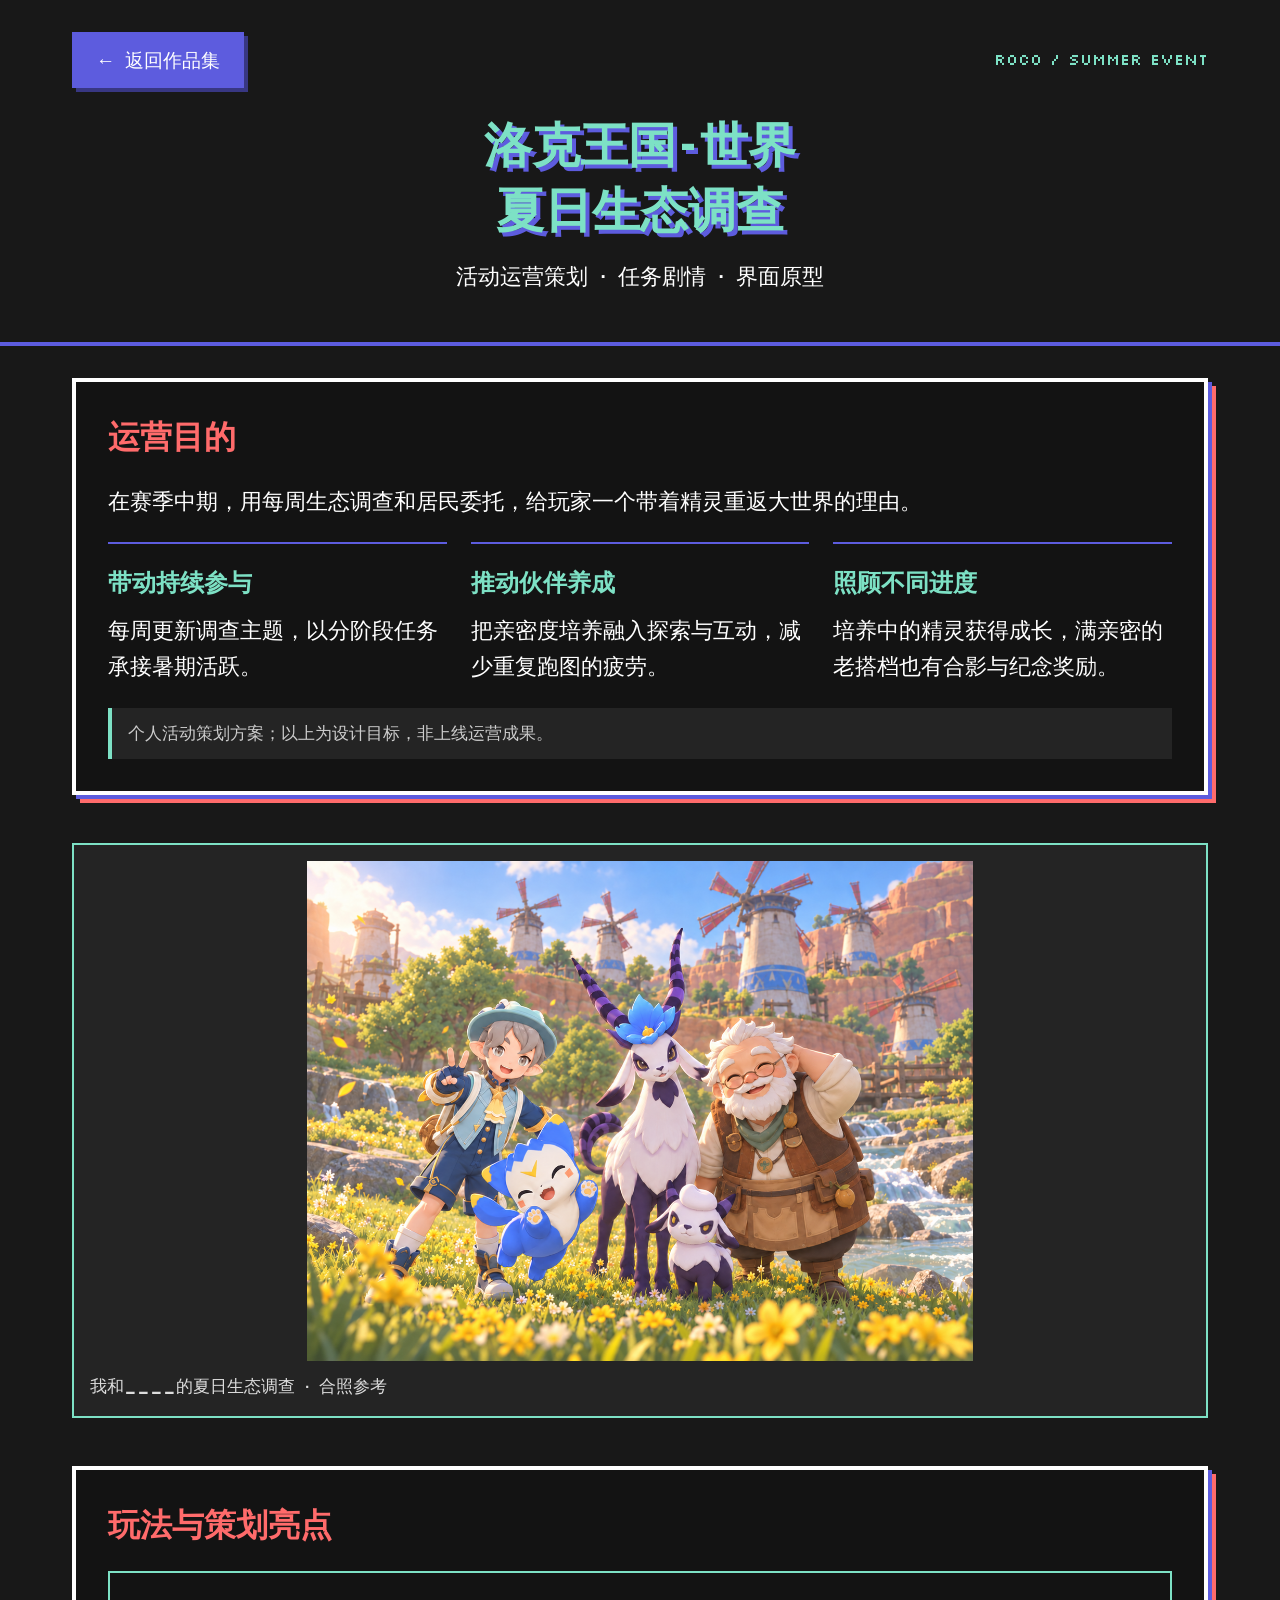
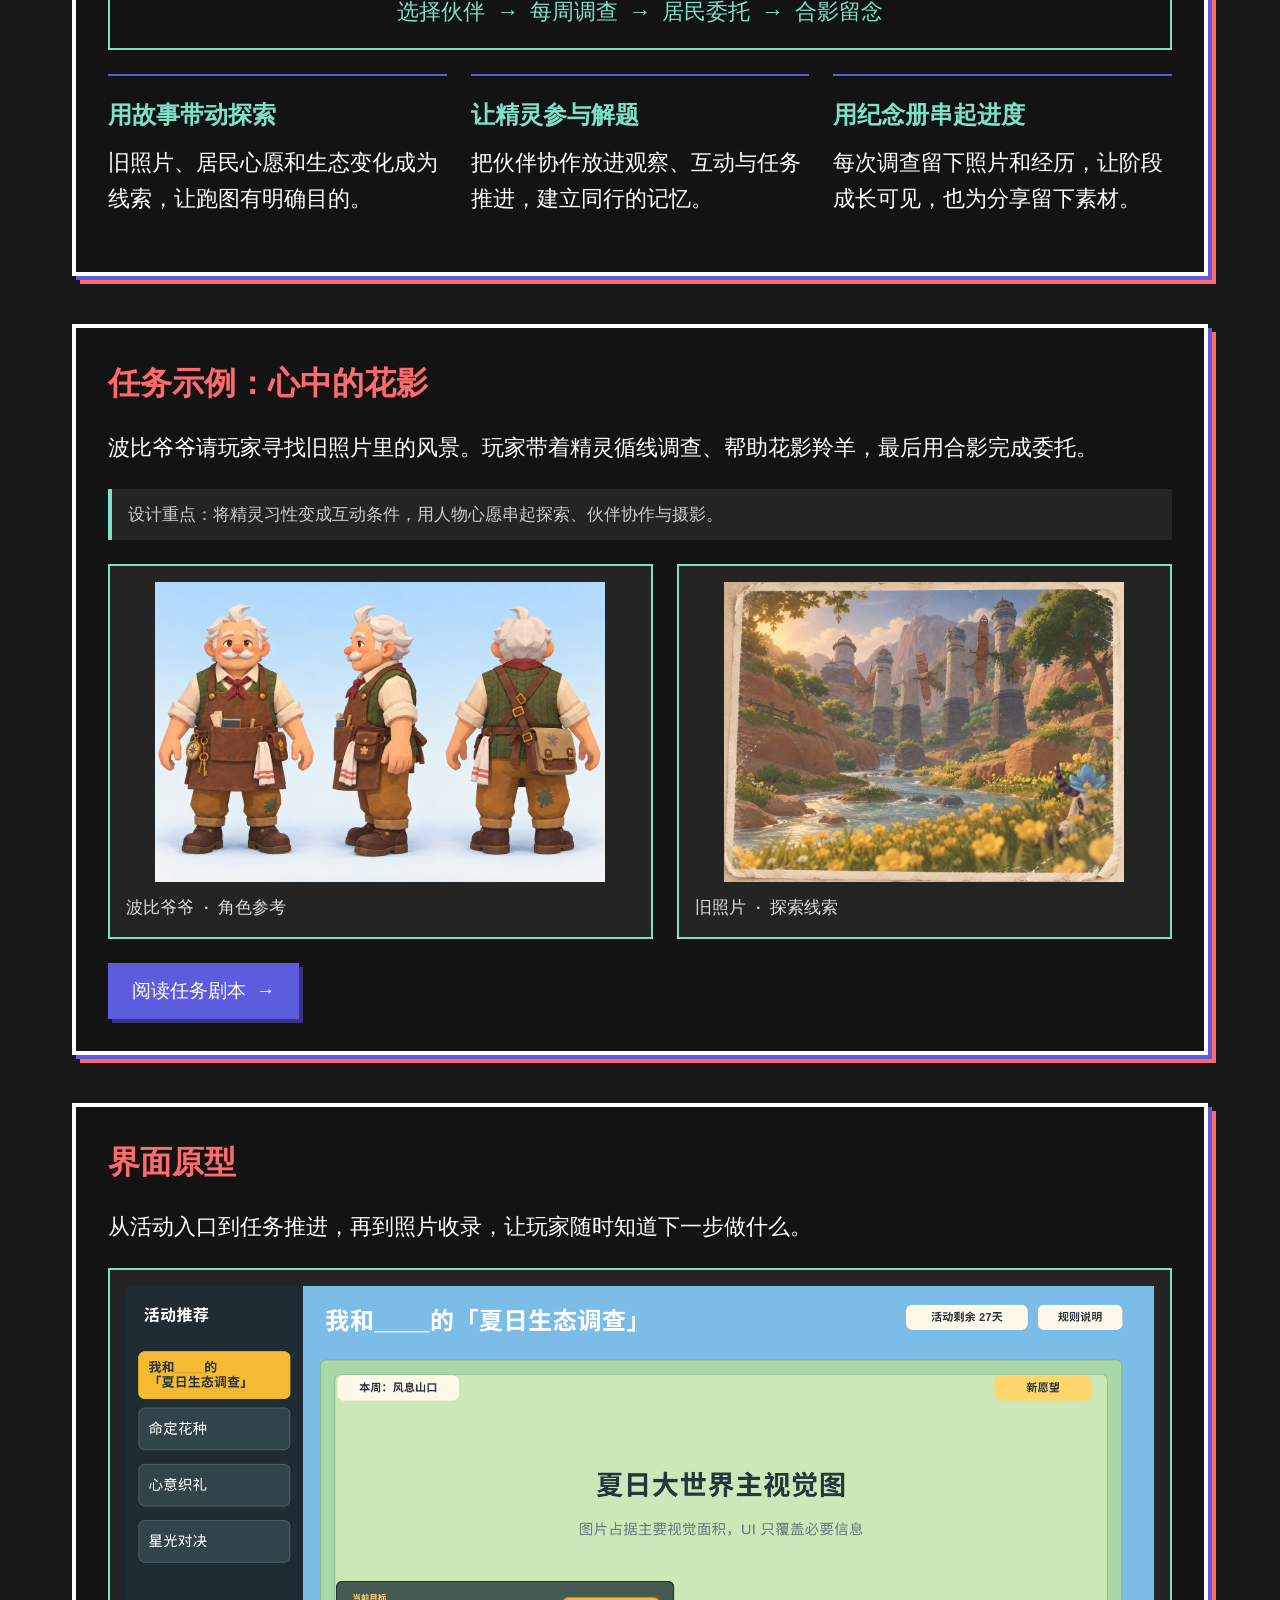
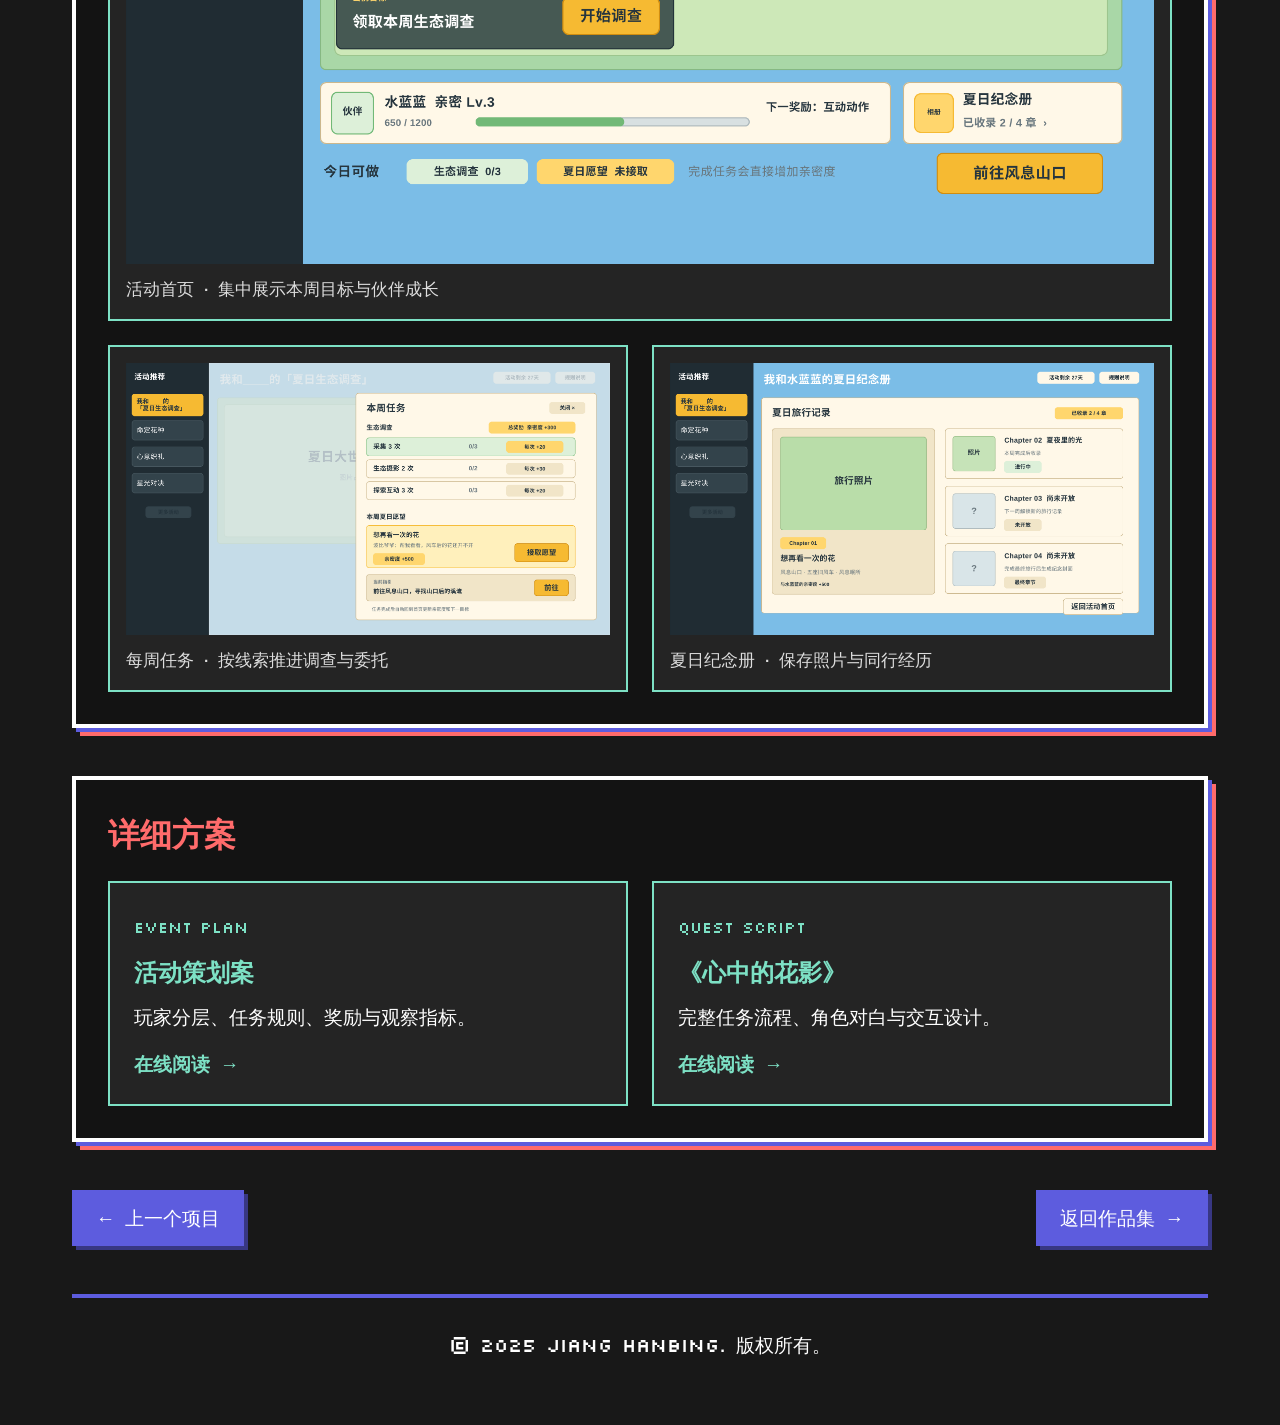
==== commit bddceaa8: "Remove Roco project introduction video section Removed project video section and adjusted actions di" ====
--- a/roco-preview/index.html
+++ b/roco-preview/index.html
@@ -8,5 +8,4 @@
 <section class="section"><h2>任务示例：心中的花影</h2><p>波比爷爷请玩家寻找旧照片里的风景。玩家带着精灵循线调查、帮助花影羚羊，最后用合影完成委托。</p><p class="note">设计重点：将精灵习性变成互动条件，用人物心愿串起探索、伙伴协作与摄影。</p><div class="reference-gallery"><figure><img src="assets/bobi-reference.png" alt="波比爷爷角色三视图参考" loading="lazy"><figcaption>波比爷爷 · 角色参考</figcaption></figure><figure><img src="assets/old-photo.png" alt="旧照片中的小溪、风车和花坡" loading="lazy"><figcaption>旧照片 · 探索线索</figcaption></figure></div><a class="btn" href="script.html">阅读任务剧本 →</a></section>
 <section class="section"><h2>界面原型</h2><p>从活动入口到任务推进，再到照片收录，让玩家随时知道下一步做什么。</p><figure class="figure"><img src="assets/overview.png" alt="夏日生态调查活动首页界面原型" loading="lazy"><figcaption>活动首页 · 集中展示本周目标与伙伴成长</figcaption></figure><div class="ui-grid"><figure class="figure"><img src="assets/tasks.png" alt="每周任务界面原型" loading="lazy"><figcaption>每周任务 · 按线索推进调查与委托</figcaption></figure><figure class="figure"><img src="assets/album.png" alt="夏日纪念册界面原型" loading="lazy"><figcaption>夏日纪念册 · 保存照片与同行经历</figcaption></figure></div></section>
 <section class="section"><h2>详细方案</h2><div class="reading"><a href="plan.html"><small>EVENT PLAN</small><h3>活动策划案</h3><p>玩家分层、任务规则、奖励与观察指标。</p><b>在线阅读 →</b></a><a href="script.html"><small>QUEST SCRIPT</small><h3>《心中的花影》</h3><p>完整任务流程、角色对白与交互设计。</p><b>在线阅读 →</b></a></div></section>
-<section class="section"><h2>项目讲解视频</h2><p>活动方案、任务剧情与界面原型的讲解节选。</p><div class="video-frame"><video controls playsinline preload="metadata" poster="assets/video-poster.jpg" aria-label="洛克王国夏日生态调查项目讲解视频"><source src="assets/project-introduction.webm" type="video/webm"><source src="assets/project-introduction.mp4" type="video/mp4">你的浏览器不支持视频播放。</video></div></section>
 <div class="actions"><a class="btn" href="../project2.html?lang=zh">← 上一个项目</a><a class="btn" href="../index.html?lang=zh">返回作品集 →</a></div><footer>© 2025 JIANG Hanbing. 版权所有。</footer></main></body></html>
